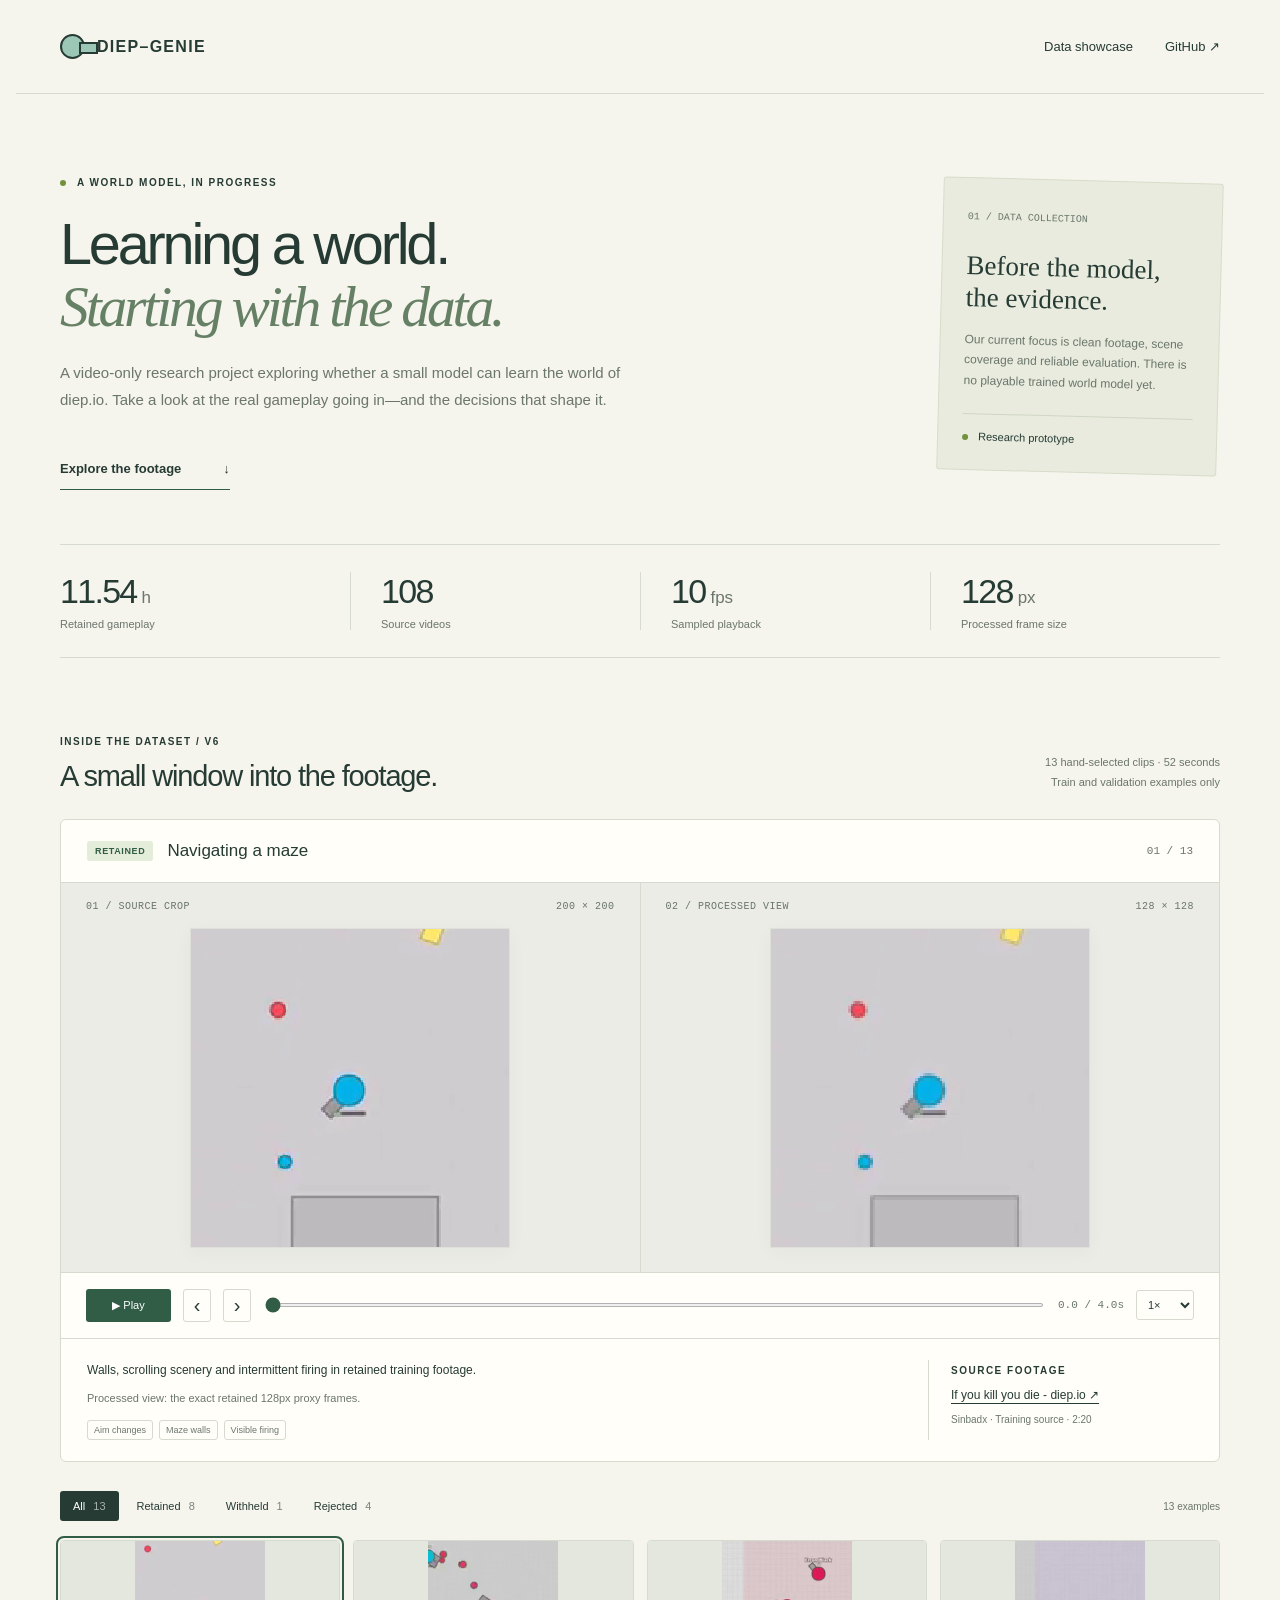
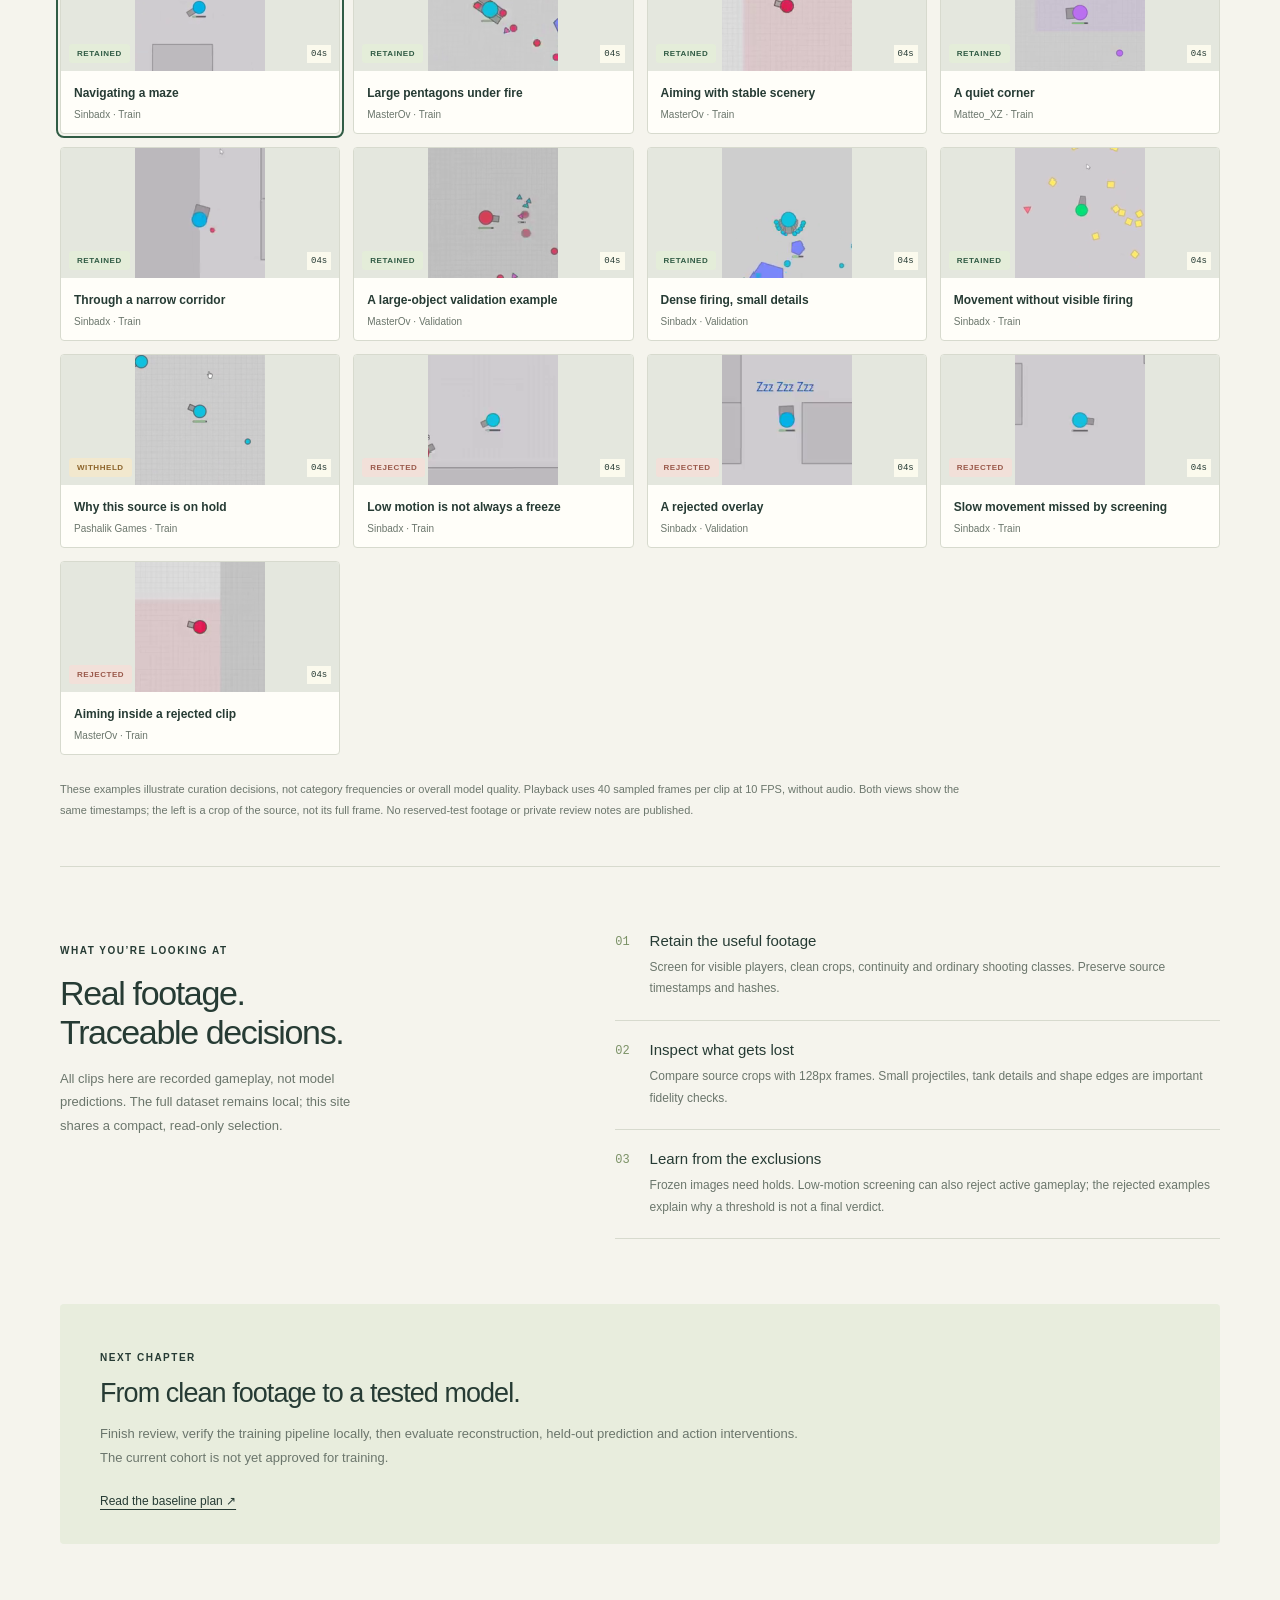
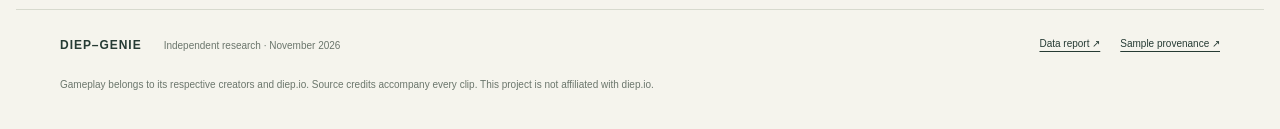
==== docs/index.html @ a909c71c "Add public project overview and bounded footage showcase" ====
<!doctype html>
<html lang="en">
<head><meta charset="utf-8"><meta name="viewport" content="width=device-width, initial-scale=1"><meta name="description" content="Diep-Genie: a video world-model research project. Explore real gameplay samples and the data curation process."><meta name="theme-color" content="#f5f4ed"><title>Diep-Genie · Inside the dataset</title><link rel="stylesheet" href="style.css"><script src="app.js" defer></script></head>
<body>
<header class="topbar"><a class="brand" href="./" aria-label="Diep-Genie home"><span class="brand-icon" aria-hidden="true"></span> DIEP–GENIE</a><nav><a href="#showcase">Data showcase</a><a href="https://github.com/jackgao1540/Diep-Genie">GitHub ↗</a></nav></header>
<main>
<section class="intro"><div><p class="eyebrow"><span class="live-dot"></span> A WORLD MODEL, IN PROGRESS</p><h1>Learning a world.<br><em>Starting with the data.</em></h1><p class="lede">A video-only research project exploring whether a small model can learn the world of diep.io. Take a look at the real gameplay going in—and the decisions that shape it.</p><a class="jump" href="#showcase">Explore the footage <span>↓</span></a></div><aside class="project-note"><span class="note-number">01 / DATA COLLECTION</span><h2>Before the model,<br>the evidence.</h2><p>Our current focus is clean footage, scene coverage and reliable evaluation. There is no playable trained world model yet.</p><div class="note-footer"><span class="status-dot"></span> Research prototype</div></aside></section>
<section class="stats" aria-label="Current retained dataset"><div><strong>11.54<span>h</span></strong><span>Retained gameplay</span></div><div><strong>108</strong><span>Source videos</span></div><div><strong>10<span>fps</span></strong><span>Sampled playback</span></div><div><strong>128<span>px</span></strong><span>Processed frame size</span></div></section>
<section id="showcase" class="showcase"><div class="section-heading"><div><p class="eyebrow">INSIDE THE DATASET / V6</p><h2>A small window into the footage.</h2></div><p>13 hand-selected clips · 52 seconds<br>Train and validation examples only</p></div>
<div class="viewer" aria-busy="true"><div class="viewer-heading"><div><span id="badge" class="badge">Loading</span><h3 id="clip-title">Preparing the showcase…</h3></div><span id="clip-position" class="mono"></span></div>
<div class="comparison"><figure><figcaption><span>01 / SOURCE CROP</span><span id="source-size">200 × 200</span></figcaption><div class="screen"><canvas id="original" width="200" height="200" aria-label="Source gameplay crop"></canvas></div></figure><figure><figcaption><span>02 / PROCESSED VIEW</span><span>128 × 128</span></figcaption><div class="screen"><canvas id="processed" width="128" height="128" aria-label="Processed gameplay frame"></canvas></div></figure></div>
<div class="transport"><button id="play" class="play" disabled aria-label="Play clip">▶ Play</button><button id="back" class="step" disabled aria-label="Previous frame">‹</button><button id="next" class="step" disabled aria-label="Next frame">›</button><input id="scrub" type="range" min="0" max="39" value="0" aria-label="Clip frame" disabled><output id="time" class="mono">0.0 / 4.0s</output><label class="speed-label"><span class="sr-only">Playback speed</span><select id="speed" aria-label="Playback speed"><option value="0.5">0.5×</option><option value="1" selected>1×</option><option value="2">2×</option></select></label></div>
<div class="clip-details"><div><p id="description"></p><p id="processing-note" class="processing-note"></p><div id="tags" class="tags"></div></div><div class="credit"><span class="eyebrow">SOURCE FOOTAGE</span><a id="source-link" target="_blank" rel="noopener noreferrer"></a><p id="source-meta"></p></div></div><p id="load-status" role="status" class="load-status">Loading selected frames…</p></div>
<div class="library-heading"><div class="filters" role="group" aria-label="Filter samples"><button data-filter="all" aria-pressed="true">All <span>13</span></button><button data-filter="accepted" aria-pressed="false">Retained <span>8</span></button><button data-filter="held" aria-pressed="false">Withheld <span>1</span></button><button data-filter="rejected" aria-pressed="false">Rejected <span>4</span></button></div><p id="sample-count">13 examples</p></div><div id="gallery" class="gallery"></div>
<p class="sampling-note">These examples illustrate curation decisions, not category frequencies or overall model quality. Playback uses 40 sampled frames per clip at 10 FPS, without audio. Both views show the same timestamps; the left is a crop of the source, not its full frame. No reserved-test footage or private review notes are published.</p></section>
<section class="process"><div><p class="eyebrow">WHAT YOU’RE LOOKING AT</p><h2>Real footage.<br>Traceable decisions.</h2><p>All clips here are recorded gameplay, not model predictions. The full dataset remains local; this site shares a compact, read-only selection.</p></div><div class="process-steps"><article><span>01</span><div><h3>Retain the useful footage</h3><p>Screen for visible players, clean crops, continuity and ordinary shooting classes. Preserve source timestamps and hashes.</p></div></article><article><span>02</span><div><h3>Inspect what gets lost</h3><p>Compare source crops with 128px frames. Small projectiles, tank details and shape edges are important fidelity checks.</p></div></article><article><span>03</span><div><h3>Learn from the exclusions</h3><p>Frozen images need holds. Low-motion screening can also reject active gameplay; the rejected examples explain why a threshold is not a final verdict.</p></div></article></div></section>
<section class="next-chapter"><p class="eyebrow">NEXT CHAPTER</p><h2>From clean footage to a tested model.</h2><p>Finish review, verify the training pipeline locally, then evaluate reconstruction, held-out prediction and action interventions. The current cohort is not yet approved for training.</p><a href="https://github.com/jackgao1540/Diep-Genie/blob/main/BASELINE_PLAN.md">Read the baseline plan ↗</a></section>
</main><footer><span class="brand">DIEP–GENIE <small>Independent research · November 2026</small></span><div><a href="https://github.com/jackgao1540/Diep-Genie/blob/main/DATA_REPORT.md">Data report ↗</a><a href="showcase.json">Sample provenance ↗</a></div><p>Gameplay belongs to its respective creators and diep.io. Source credits accompany every clip. This project is not affiliated with diep.io.</p></footer>
<noscript><p class="noscript">Enable JavaScript for synchronized footage playback. <a href="showcase.json">Sample metadata and source links</a> remain available.</p></noscript>
</body></html>
---- docs/style.css ----
:root{--paper:#f5f4ed;--ink:#263b34;--muted:#6b766c;--line:#d7dace;--green:#315c45;--lime:#d3e798;--white:#fffef9;--amber:#8d652c;--red:#9a594b;font-family:Arial,Helvetica,sans-serif;color:var(--ink);background:var(--paper);font-synthesis:none;scroll-behavior:smooth}*{box-sizing:border-box}body{margin:0}a{color:inherit;text-underline-offset:4px}button,select,input{font:inherit}button,select{cursor:pointer}button:disabled{cursor:wait;opacity:.5}button:focus-visible,a:focus-visible,input:focus-visible,select:focus-visible{outline:3px solid #599cb0;outline-offset:4px}button{color:inherit}main,.topbar,footer{max-width:1248px;margin:auto;padding-left:44px;padding-right:44px}.topbar{height:94px;display:flex;align-items:center;justify-content:space-between;border-bottom:1px solid var(--line)}.brand{font-size:16px;font-weight:800;letter-spacing:.08em;text-decoration:none;display:flex;align-items:center;gap:12px}.brand-icon{display:block;width:25px;height:25px;border:2px solid var(--ink);background:#9cc7b6;border-radius:50%;position:relative}.brand-icon:after{content:'';position:absolute;width:15px;height:8px;background:#9cc7b6;border:2px solid var(--ink);left:17px;top:6px}.topbar nav{display:flex;gap:32px;font-size:13px}.topbar nav a{text-decoration:none}.intro{padding:70px 0 54px;display:grid;grid-template-columns:1fr 280px;gap:74px;align-items:center}.eyebrow{font-size:10px;letter-spacing:.15em;font-weight:700;line-height:1.7}.live-dot,.status-dot{display:inline-block;border-radius:50%;width:6px;height:6px;background:#74913e;margin-right:7px}.intro h1{font-size:clamp(38px,4.5vw,58px);font-weight:500;line-height:1.08;letter-spacing:-.055em;margin:22px 0}.intro h1 em{font-family:Georgia,serif;font-weight:400;color:#658064;letter-spacing:-.055em}.lede{font-size:15px;line-height:1.75;max-width:570px;color:var(--muted)}.jump{margin-top:20px;display:inline-flex;gap:42px;padding:13px 0;border-bottom:1px solid var(--green);font-size:13px;font-weight:600;text-decoration:none}.project-note{background:#e8ebde;border:1px solid #d7ddc9;border-radius:3px;padding:27px 24px;transform:rotate(1.5deg)}.note-number{font-family:monospace;font-size:10px;color:var(--muted)}.project-note h2{font-family:Georgia,serif;font-weight:400;font-size:27px;line-height:1.2;margin:26px 0 15px}.project-note p{font-size:12px;line-height:1.7;color:var(--muted)}.note-footer{border-top:1px solid #d0d6c4;margin-top:23px;padding-top:16px;font-size:11px}.stats{display:grid;grid-template-columns:repeat(4,1fr);padding:27px 0;border-top:1px solid var(--line);border-bottom:1px solid var(--line)}.stats>div{padding-left:30px;border-left:1px solid var(--line)}.stats>div:first-child{padding-left:0;border:0}.stats strong{display:block;font-size:34px;font-weight:500;letter-spacing:-.05em}.stats strong span{font-size:17px;margin-left:5px;color:var(--muted);letter-spacing:0}.stats div>span{font-size:11px;color:var(--muted);display:block;margin-top:7px}.showcase{scroll-margin-top:25px;padding-top:65px}.section-heading{display:flex;align-items:end;justify-content:space-between;gap:24px;margin-bottom:26px}.section-heading h2{font-size:29px;font-weight:500;letter-spacing:-.04em;margin:10px 0 0}.section-heading>p{font-size:11px;line-height:1.8;color:var(--muted);text-align:right;margin-bottom:0}.viewer{background:var(--white);border:1px solid var(--line);border-radius:6px;overflow:hidden}.viewer-heading{padding:21px 26px;display:flex;align-items:center;justify-content:space-between}.viewer-heading>div{display:flex;gap:14px;align-items:center}.viewer h3{font-size:17px;font-weight:500;margin:0}.badge{display:inline-block;border-radius:3px;padding:5px 8px;font-size:9px;letter-spacing:.07em;font-weight:bold;text-transform:uppercase;background:#e4edd9;color:var(--green)}.badge.held{background:#f2e8ce;color:var(--amber)}.badge.rejected{background:#f2e0d9;color:var(--red)}.mono{font:11px monospace;color:var(--muted)}.comparison{display:grid;grid-template-columns:1fr 1fr;gap:1px;background:var(--line);border-top:1px solid var(--line);border-bottom:1px solid var(--line)}figure{margin:0;background:#ebece5;padding:18px 25px 24px}figcaption{display:flex;justify-content:space-between;font:10px monospace;color:#68756b;letter-spacing:.05em;margin-bottom:16px}.screen{display:flex;justify-content:center;align-items:center}canvas{display:block;width:min(100%,320px);height:auto;aspect-ratio:1;image-rendering:pixelated;border:1px solid #0000000d;box-shadow:0 4px 18px #263b3409}.transport{display:flex;gap:12px;align-items:center;padding:16px 25px;border-bottom:1px solid var(--line)}.play{background:var(--green);border:0;border-radius:3px;color:white;min-width:85px;padding:10px;font-size:11px}.step{background:transparent;border:1px solid var(--line);border-radius:3px;font-size:20px;width:28px;height:33px}input[type=range]{accent-color:var(--green);min-width:60px;flex:1;height:4px}select{background:transparent;color:var(--ink);border:1px solid var(--line);border-radius:3px;padding:7px;font-size:11px}.clip-details{display:grid;grid-template-columns:1fr 265px;gap:30px;padding:21px 26px}.clip-details p{font-size:12px;line-height:1.7;margin:0 0 9px}.processing-note{color:var(--muted);font-size:11px!important}.credit{border-left:1px solid var(--line);padding-left:22px}.credit a{font-size:12px;display:block;margin:7px 0;line-height:1.5}.credit p{font-size:10px;color:var(--muted)}.tags{display:flex;gap:6px;flex-wrap:wrap;margin-top:12px}.tags span{font-size:9px;border:1px solid var(--line);border-radius:3px;padding:4px 6px;color:var(--muted)}.load-status{font-size:12px;margin:0 26px 14px;color:var(--red)}.load-status:empty{display:none}.library-heading{display:flex;justify-content:space-between;align-items:center;margin:29px 0 18px}.filters{display:flex;gap:5px}.filters button{border:0;background:transparent;padding:9px 13px;border-radius:3px;font-size:11px}.filters button[aria-pressed=true]{background:var(--ink);color:white}.filters span{opacity:.6;margin-left:5px}.library-heading p{font-size:10px;color:var(--muted)}.gallery{display:grid;grid-template-columns:repeat(4,1fr);gap:13px}.sample{padding:0;background:var(--white);border:1px solid var(--line);border-radius:4px;overflow:hidden;text-align:left;transition:transform .15s,border-color .15s}.sample:hover{transform:translateY(-3px);border-color:#78936c}.sample[aria-pressed=true]{outline:2px solid var(--green);outline-offset:2px}.sample-top{height:130px;background:#e4e7de;position:relative;overflow:hidden;display:flex;justify-content:center}.sample img{height:100%;width:130px;object-fit:cover;image-rendering:pixelated}.sample-top .badge{position:absolute;bottom:8px;left:8px;font-size:8px}.sample-time{position:absolute;right:8px;bottom:8px;font:9px monospace;background:#fffdf0dd;padding:4px}.sample-body{padding:13px}.sample-body strong{font-size:12px;font-weight:600;display:block;line-height:1.5}.sample-body small{display:block;color:var(--muted);font-size:10px;margin-top:7px}.sampling-note{font-size:11px;color:var(--muted);line-height:1.9;max-width:900px;margin:24px 0 0}.process{padding:65px 0;margin-top:45px;border-top:1px solid var(--line);display:grid;grid-template-columns:1fr 1.3fr;gap:90px}.process h2{font-size:34px;font-weight:400;letter-spacing:-.04em;line-height:1.15;margin:15px 0}.process>div>p:last-child{font-size:13px;line-height:1.8;color:var(--muted);max-width:330px}.process-steps article{display:flex;gap:20px;padding:20px 0;border-bottom:1px solid var(--line)}.process-steps article:first-child{padding-top:0}.process-steps article>span{font:12px monospace;color:#7b9166;padding-top:3px}.process-steps h3{font-size:15px;font-weight:500;margin:0 0 8px}.process-steps p{font-size:12px;line-height:1.8;color:var(--muted);margin:0}.next-chapter{padding:35px 40px;background:#e8eddd;border-radius:4px;margin-bottom:65px}.next-chapter h2{font-size:27px;font-weight:500;letter-spacing:-.035em;margin:12px 0}.next-chapter>p:not(.eyebrow){max-width:700px;font-size:13px;line-height:1.8;color:var(--muted)}.next-chapter a{display:inline-block;font-size:12px;margin-top:12px}footer{border-top:1px solid var(--line);padding-top:28px;padding-bottom:35px;display:flex;flex-wrap:wrap;justify-content:space-between;gap:24px}footer .brand{font-size:12px}footer small{font-size:10px;font-weight:400;letter-spacing:0;color:var(--muted);margin-left:10px}footer>div{display:flex;gap:20px;font-size:10px}footer>p{width:100%;font-size:10px;color:var(--muted);margin:0;line-height:1.8}.sr-only{position:absolute;width:1px;height:1px;padding:0;margin:-1px;overflow:hidden;clip:rect(0,0,0,0);white-space:nowrap;border:0}.noscript{padding:24px;text-align:center}
@media(max-width:800px){main,.topbar,footer{padding-left:22px;padding-right:22px}.intro{gap:30px;grid-template-columns:1fr 220px;padding-top:44px}.intro h1{font-size:39px}.project-note{padding:20px}.section-heading h2{font-size:26px}.gallery{grid-template-columns:repeat(3,1fr)}.clip-details{grid-template-columns:1fr 210px;gap:20px}.process{gap:40px}.transport{gap:8px;padding-left:16px;padding-right:16px}figure{padding:14px 14px 20px}.viewer-heading{padding:18px}.section-heading>p{min-width:170px}}
@media(max-width:560px){.topbar{height:76px}.brand{font-size:13px}.topbar nav{font-size:11px;gap:18px}.topbar nav a:first-child{display:none}.intro{display:block;padding-bottom:35px}.intro h1{font-size:39px}.project-note{transform:none;margin-top:30px}.project-note h2 br{display:none}.project-note h2{font-size:23px;margin-top:16px}.project-note p{max-width:100%}.note-footer{margin-top:15px;padding-top:12px}.stats{grid-template-columns:repeat(2,1fr);gap:25px}.stats>div:nth-child(3){border:0;padding-left:0}.stats strong{font-size:30px}.section-heading{display:block}.section-heading>p{text-align:left;margin-top:14px}.showcase{padding-top:40px}.viewer-heading>div{align-items:start;flex-direction:column;gap:8px}.viewer h3{font-size:15px}.comparison{gap:1px}figure{padding:12px 8px}figcaption{font-size:8px;letter-spacing:0;gap:6px;flex-wrap:wrap;line-height:1.5}.transport{flex-wrap:wrap;padding:12px;gap:8px}.transport input{order:2;flex-basis:65%}.transport output{order:3;min-width:82px;text-align:right}.speed-label{margin-left:auto}.play{min-width:88px}.clip-details{display:block;padding:17px}.credit{border:0;border-top:1px solid var(--line);padding:14px 0 0;margin-top:18px}.filters button{font-size:10px;padding:8px}.filters span{margin-left:3px}.library-heading>p{display:none}.gallery{grid-template-columns:repeat(2,1fr);gap:12px}.sample-top{height:120px}.sample img{width:120px}.sample-body{padding:11px}.process{display:block;padding:40px 0;margin-top:30px}.process-steps{margin-top:30px}.next-chapter{padding:25px;margin-bottom:40px}.next-chapter h2{font-size:25px}footer .brand{display:block}footer small{display:block;margin:10px 0 0}footer{gap:20px}}
@media(prefers-reduced-motion:reduce){:root{scroll-behavior:auto}.sample{transition:none}}
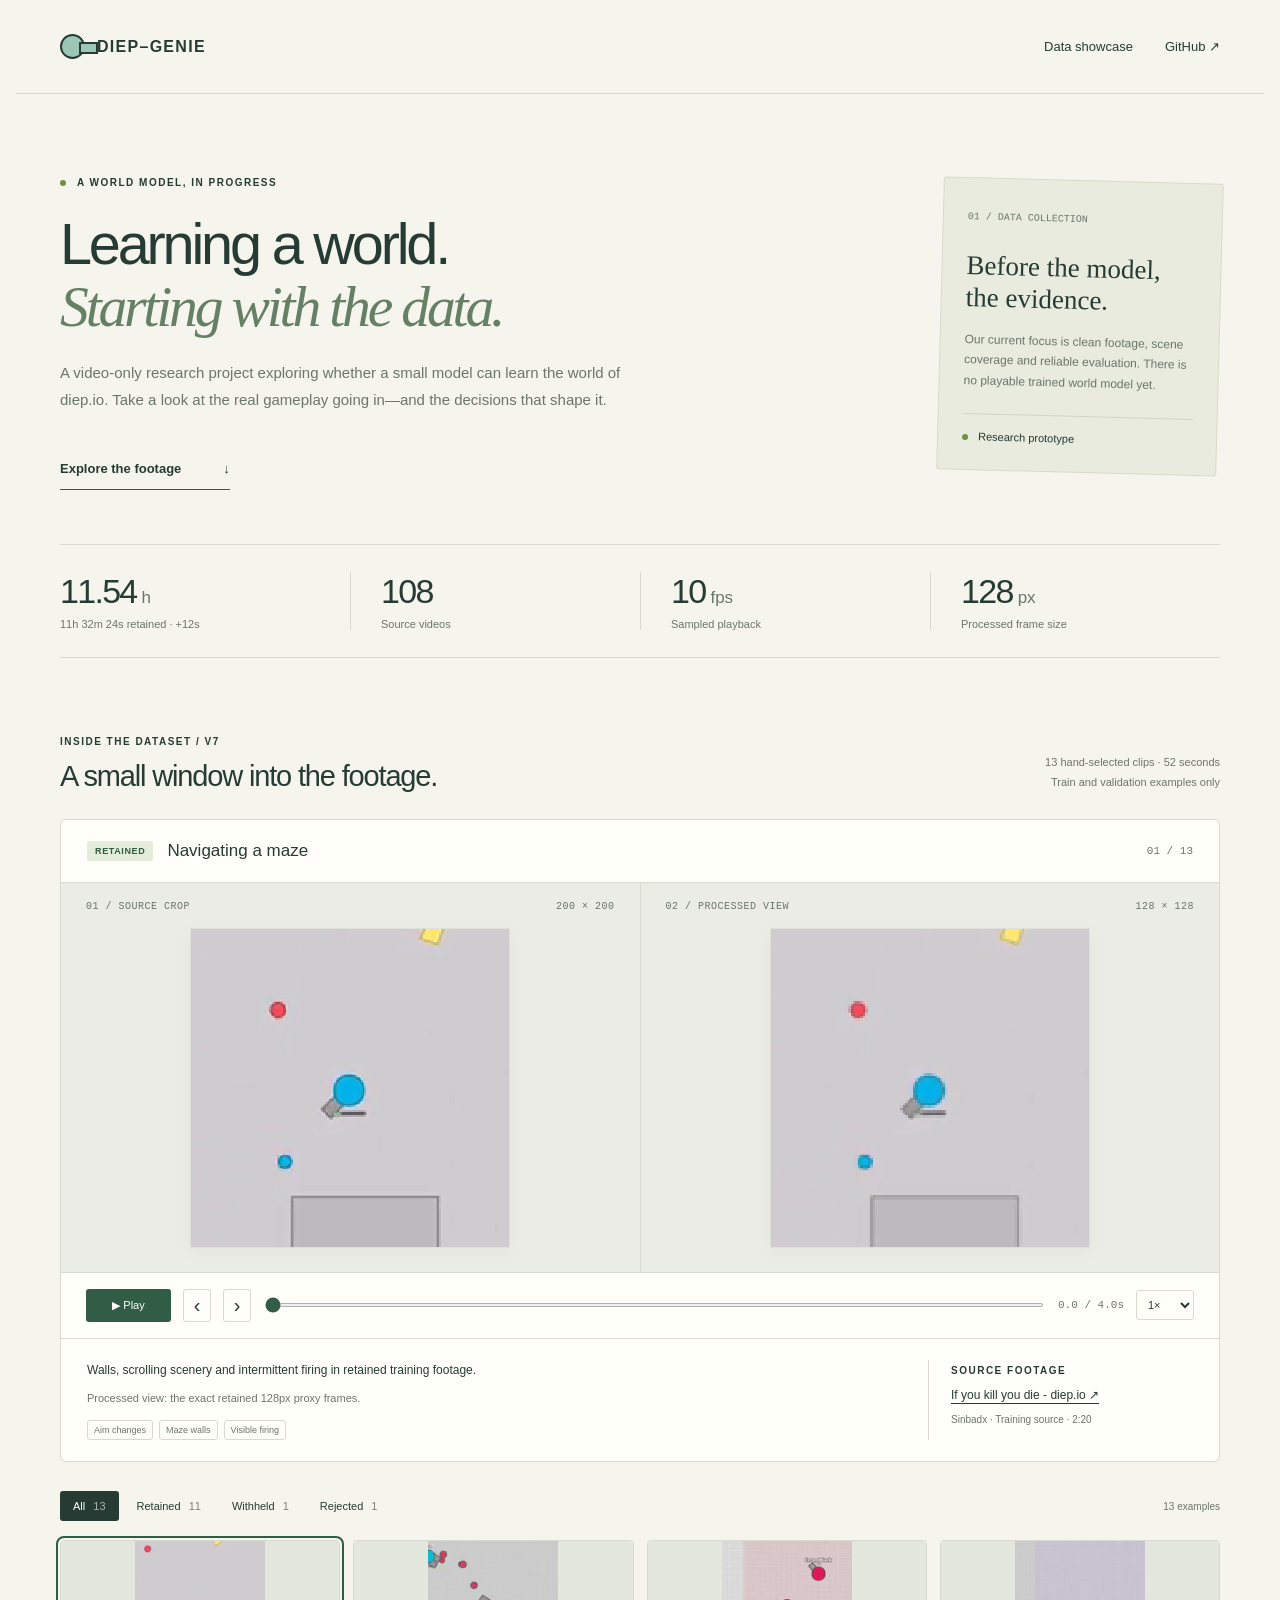
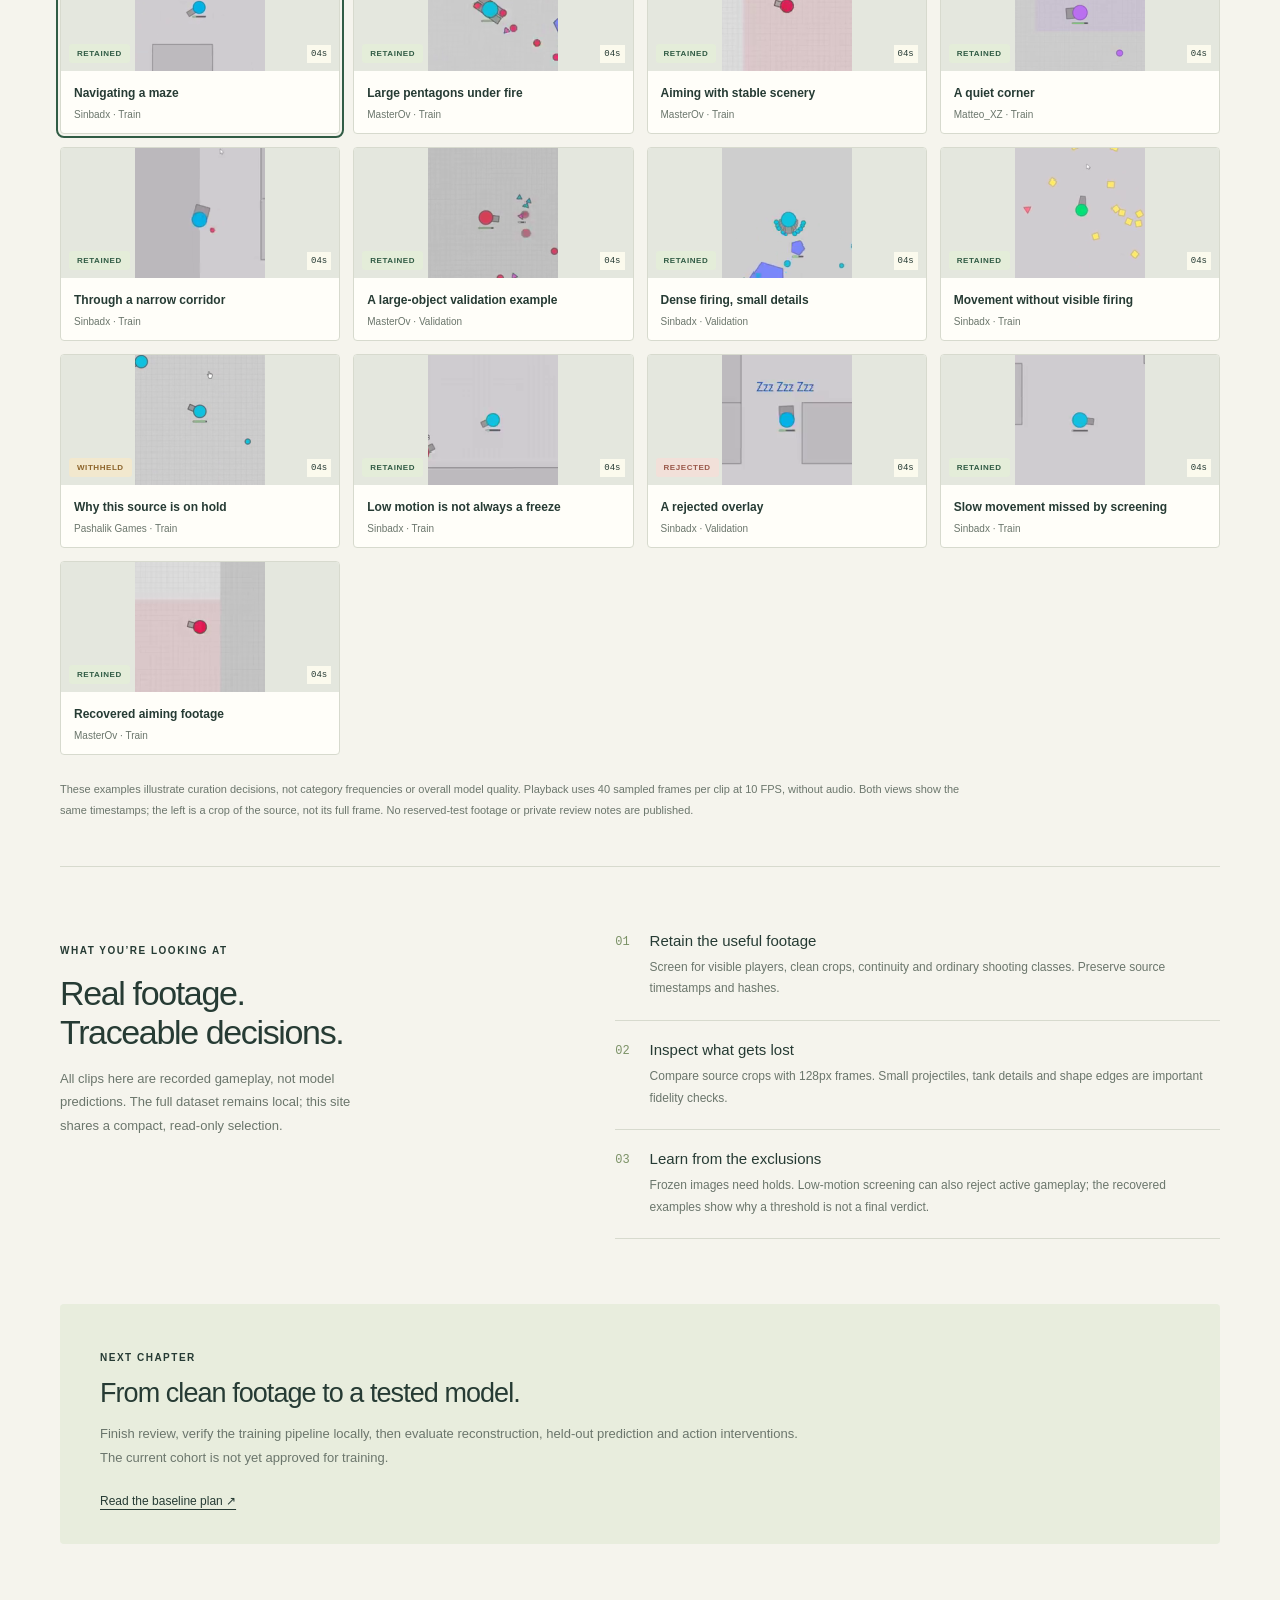
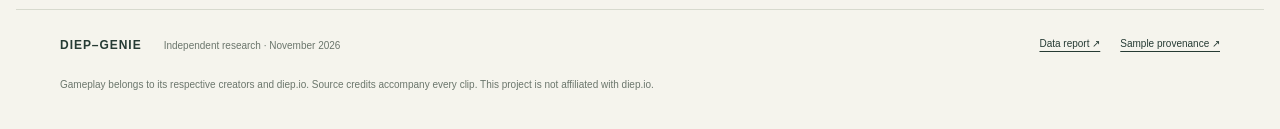
==== commit 38e4d574: "Recover three reviewed low-motion clips into v7 and refresh showcases" ====
--- a/docs/index.html
+++ b/docs/index.html
@@ -5,15 +5,15 @@
 <header class="topbar"><a class="brand" href="./" aria-label="Diep-Genie home"><span class="brand-icon" aria-hidden="true"></span> DIEP–GENIE</a><nav><a href="#showcase">Data showcase</a><a href="https://github.com/jackgao1540/Diep-Genie">GitHub ↗</a></nav></header>
 <main>
 <section class="intro"><div><p class="eyebrow"><span class="live-dot"></span> A WORLD MODEL, IN PROGRESS</p><h1>Learning a world.<br><em>Starting with the data.</em></h1><p class="lede">A video-only research project exploring whether a small model can learn the world of diep.io. Take a look at the real gameplay going in—and the decisions that shape it.</p><a class="jump" href="#showcase">Explore the footage <span>↓</span></a></div><aside class="project-note"><span class="note-number">01 / DATA COLLECTION</span><h2>Before the model,<br>the evidence.</h2><p>Our current focus is clean footage, scene coverage and reliable evaluation. There is no playable trained world model yet.</p><div class="note-footer"><span class="status-dot"></span> Research prototype</div></aside></section>
-<section class="stats" aria-label="Current retained dataset"><div><strong>11.54<span>h</span></strong><span>Retained gameplay</span></div><div><strong>108</strong><span>Source videos</span></div><div><strong>10<span>fps</span></strong><span>Sampled playback</span></div><div><strong>128<span>px</span></strong><span>Processed frame size</span></div></section>
-<section id="showcase" class="showcase"><div class="section-heading"><div><p class="eyebrow">INSIDE THE DATASET / V6</p><h2>A small window into the footage.</h2></div><p>13 hand-selected clips · 52 seconds<br>Train and validation examples only</p></div>
+<section class="stats" aria-label="Current retained dataset"><div><strong>11.54<span>h</span></strong><span>11h 32m 24s retained · +12s</span></div><div><strong>108</strong><span>Source videos</span></div><div><strong>10<span>fps</span></strong><span>Sampled playback</span></div><div><strong>128<span>px</span></strong><span>Processed frame size</span></div></section>
+<section id="showcase" class="showcase"><div class="section-heading"><div><p class="eyebrow">INSIDE THE DATASET / V7</p><h2>A small window into the footage.</h2></div><p>13 hand-selected clips · 52 seconds<br>Train and validation examples only</p></div>
 <div class="viewer" aria-busy="true"><div class="viewer-heading"><div><span id="badge" class="badge">Loading</span><h3 id="clip-title">Preparing the showcase…</h3></div><span id="clip-position" class="mono"></span></div>
 <div class="comparison"><figure><figcaption><span>01 / SOURCE CROP</span><span id="source-size">200 × 200</span></figcaption><div class="screen"><canvas id="original" width="200" height="200" aria-label="Source gameplay crop"></canvas></div></figure><figure><figcaption><span>02 / PROCESSED VIEW</span><span>128 × 128</span></figcaption><div class="screen"><canvas id="processed" width="128" height="128" aria-label="Processed gameplay frame"></canvas></div></figure></div>
 <div class="transport"><button id="play" class="play" disabled aria-label="Play clip">▶ Play</button><button id="back" class="step" disabled aria-label="Previous frame">‹</button><button id="next" class="step" disabled aria-label="Next frame">›</button><input id="scrub" type="range" min="0" max="39" value="0" aria-label="Clip frame" disabled><output id="time" class="mono">0.0 / 4.0s</output><label class="speed-label"><span class="sr-only">Playback speed</span><select id="speed" aria-label="Playback speed"><option value="0.5">0.5×</option><option value="1" selected>1×</option><option value="2">2×</option></select></label></div>
 <div class="clip-details"><div><p id="description"></p><p id="processing-note" class="processing-note"></p><div id="tags" class="tags"></div></div><div class="credit"><span class="eyebrow">SOURCE FOOTAGE</span><a id="source-link" target="_blank" rel="noopener noreferrer"></a><p id="source-meta"></p></div></div><p id="load-status" role="status" class="load-status">Loading selected frames…</p></div>
-<div class="library-heading"><div class="filters" role="group" aria-label="Filter samples"><button data-filter="all" aria-pressed="true">All <span>13</span></button><button data-filter="accepted" aria-pressed="false">Retained <span>8</span></button><button data-filter="held" aria-pressed="false">Withheld <span>1</span></button><button data-filter="rejected" aria-pressed="false">Rejected <span>4</span></button></div><p id="sample-count">13 examples</p></div><div id="gallery" class="gallery"></div>
+<div class="library-heading"><div class="filters" role="group" aria-label="Filter samples"><button data-filter="all" aria-pressed="true">All <span>13</span></button><button data-filter="accepted" aria-pressed="false">Retained <span>11</span></button><button data-filter="held" aria-pressed="false">Withheld <span>1</span></button><button data-filter="rejected" aria-pressed="false">Rejected <span>1</span></button></div><p id="sample-count">13 examples</p></div><div id="gallery" class="gallery"></div>
 <p class="sampling-note">These examples illustrate curation decisions, not category frequencies or overall model quality. Playback uses 40 sampled frames per clip at 10 FPS, without audio. Both views show the same timestamps; the left is a crop of the source, not its full frame. No reserved-test footage or private review notes are published.</p></section>
-<section class="process"><div><p class="eyebrow">WHAT YOU’RE LOOKING AT</p><h2>Real footage.<br>Traceable decisions.</h2><p>All clips here are recorded gameplay, not model predictions. The full dataset remains local; this site shares a compact, read-only selection.</p></div><div class="process-steps"><article><span>01</span><div><h3>Retain the useful footage</h3><p>Screen for visible players, clean crops, continuity and ordinary shooting classes. Preserve source timestamps and hashes.</p></div></article><article><span>02</span><div><h3>Inspect what gets lost</h3><p>Compare source crops with 128px frames. Small projectiles, tank details and shape edges are important fidelity checks.</p></div></article><article><span>03</span><div><h3>Learn from the exclusions</h3><p>Frozen images need holds. Low-motion screening can also reject active gameplay; the rejected examples explain why a threshold is not a final verdict.</p></div></article></div></section>
+<section class="process"><div><p class="eyebrow">WHAT YOU’RE LOOKING AT</p><h2>Real footage.<br>Traceable decisions.</h2><p>All clips here are recorded gameplay, not model predictions. The full dataset remains local; this site shares a compact, read-only selection.</p></div><div class="process-steps"><article><span>01</span><div><h3>Retain the useful footage</h3><p>Screen for visible players, clean crops, continuity and ordinary shooting classes. Preserve source timestamps and hashes.</p></div></article><article><span>02</span><div><h3>Inspect what gets lost</h3><p>Compare source crops with 128px frames. Small projectiles, tank details and shape edges are important fidelity checks.</p></div></article><article><span>03</span><div><h3>Learn from the exclusions</h3><p>Frozen images need holds. Low-motion screening can also reject active gameplay; the recovered examples show why a threshold is not a final verdict.</p></div></article></div></section>
 <section class="next-chapter"><p class="eyebrow">NEXT CHAPTER</p><h2>From clean footage to a tested model.</h2><p>Finish review, verify the training pipeline locally, then evaluate reconstruction, held-out prediction and action interventions. The current cohort is not yet approved for training.</p><a href="https://github.com/jackgao1540/Diep-Genie/blob/main/BASELINE_PLAN.md">Read the baseline plan ↗</a></section>
 </main><footer><span class="brand">DIEP–GENIE <small>Independent research · November 2026</small></span><div><a href="https://github.com/jackgao1540/Diep-Genie/blob/main/DATA_REPORT.md">Data report ↗</a><a href="showcase.json">Sample provenance ↗</a></div><p>Gameplay belongs to its respective creators and diep.io. Source credits accompany every clip. This project is not affiliated with diep.io.</p></footer>
 <noscript><p class="noscript">Enable JavaScript for synchronized footage playback. <a href="showcase.json">Sample metadata and source links</a> remain available.</p></noscript>
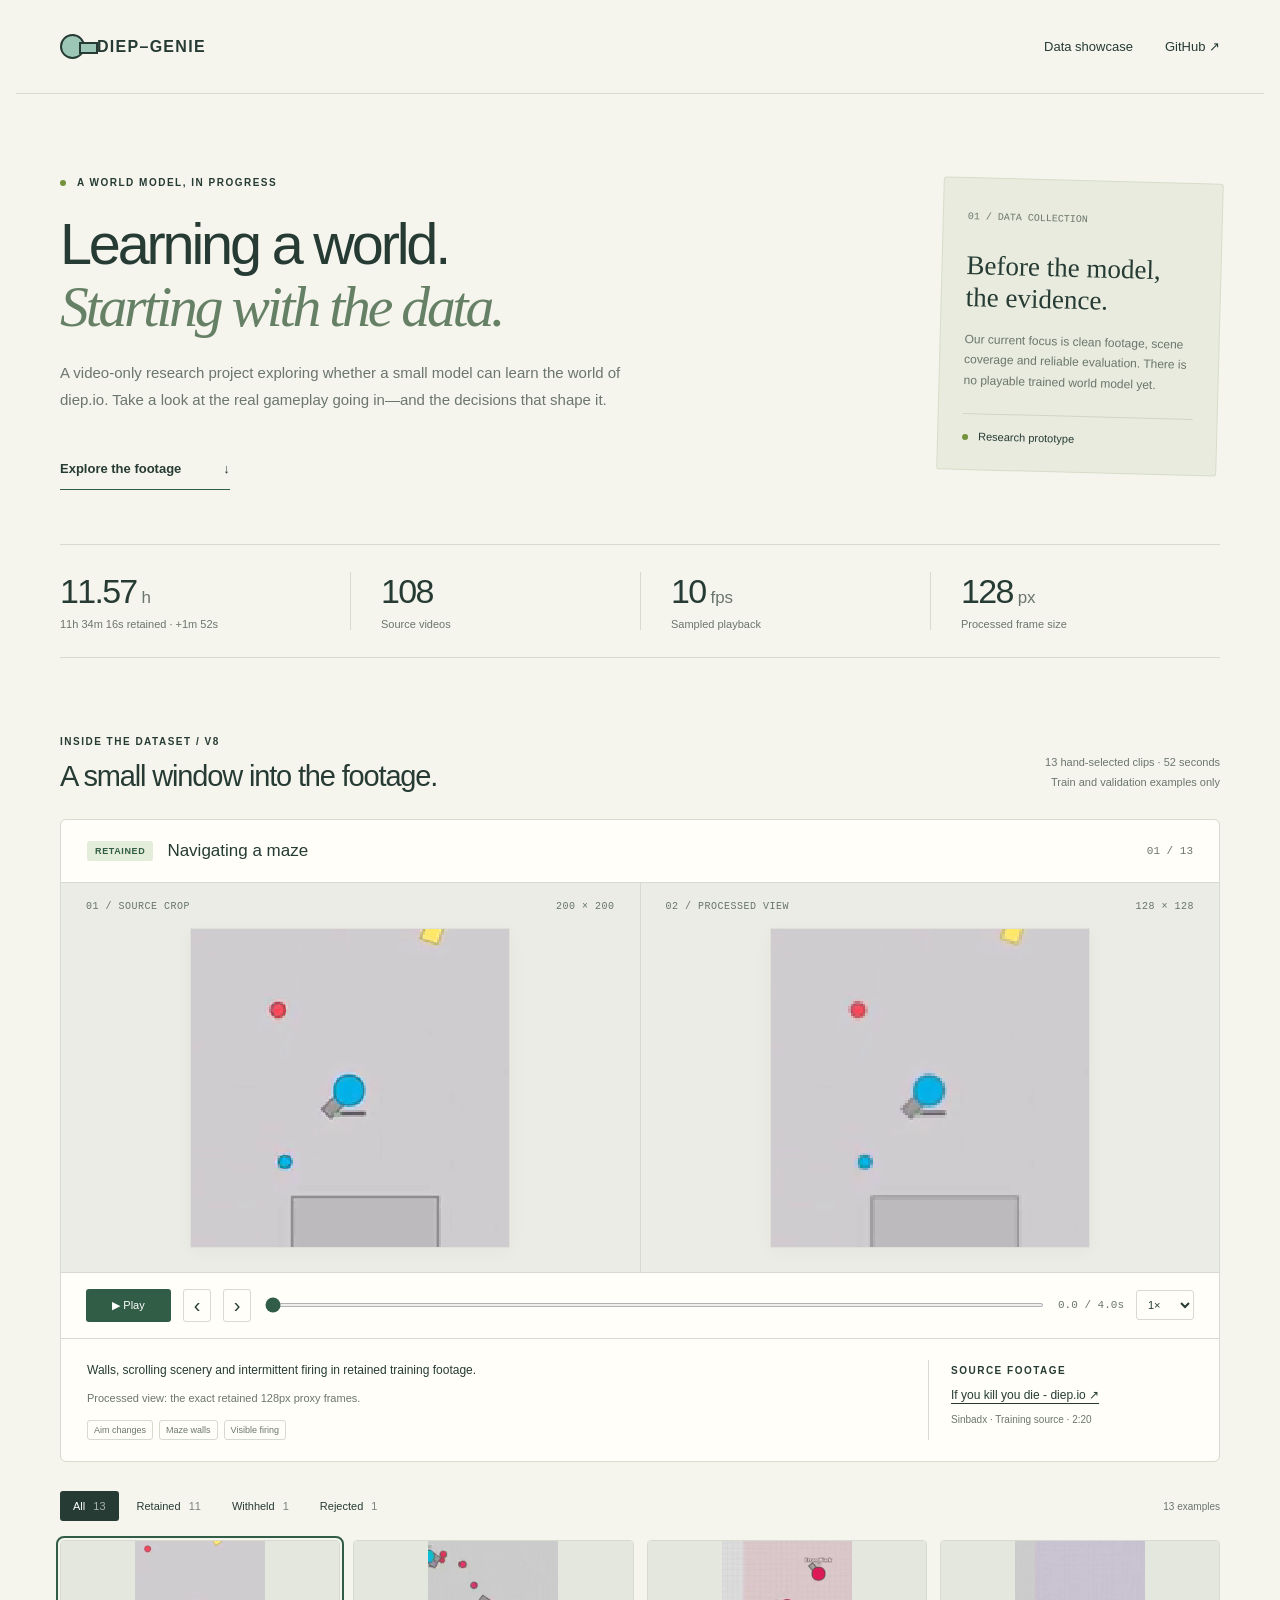
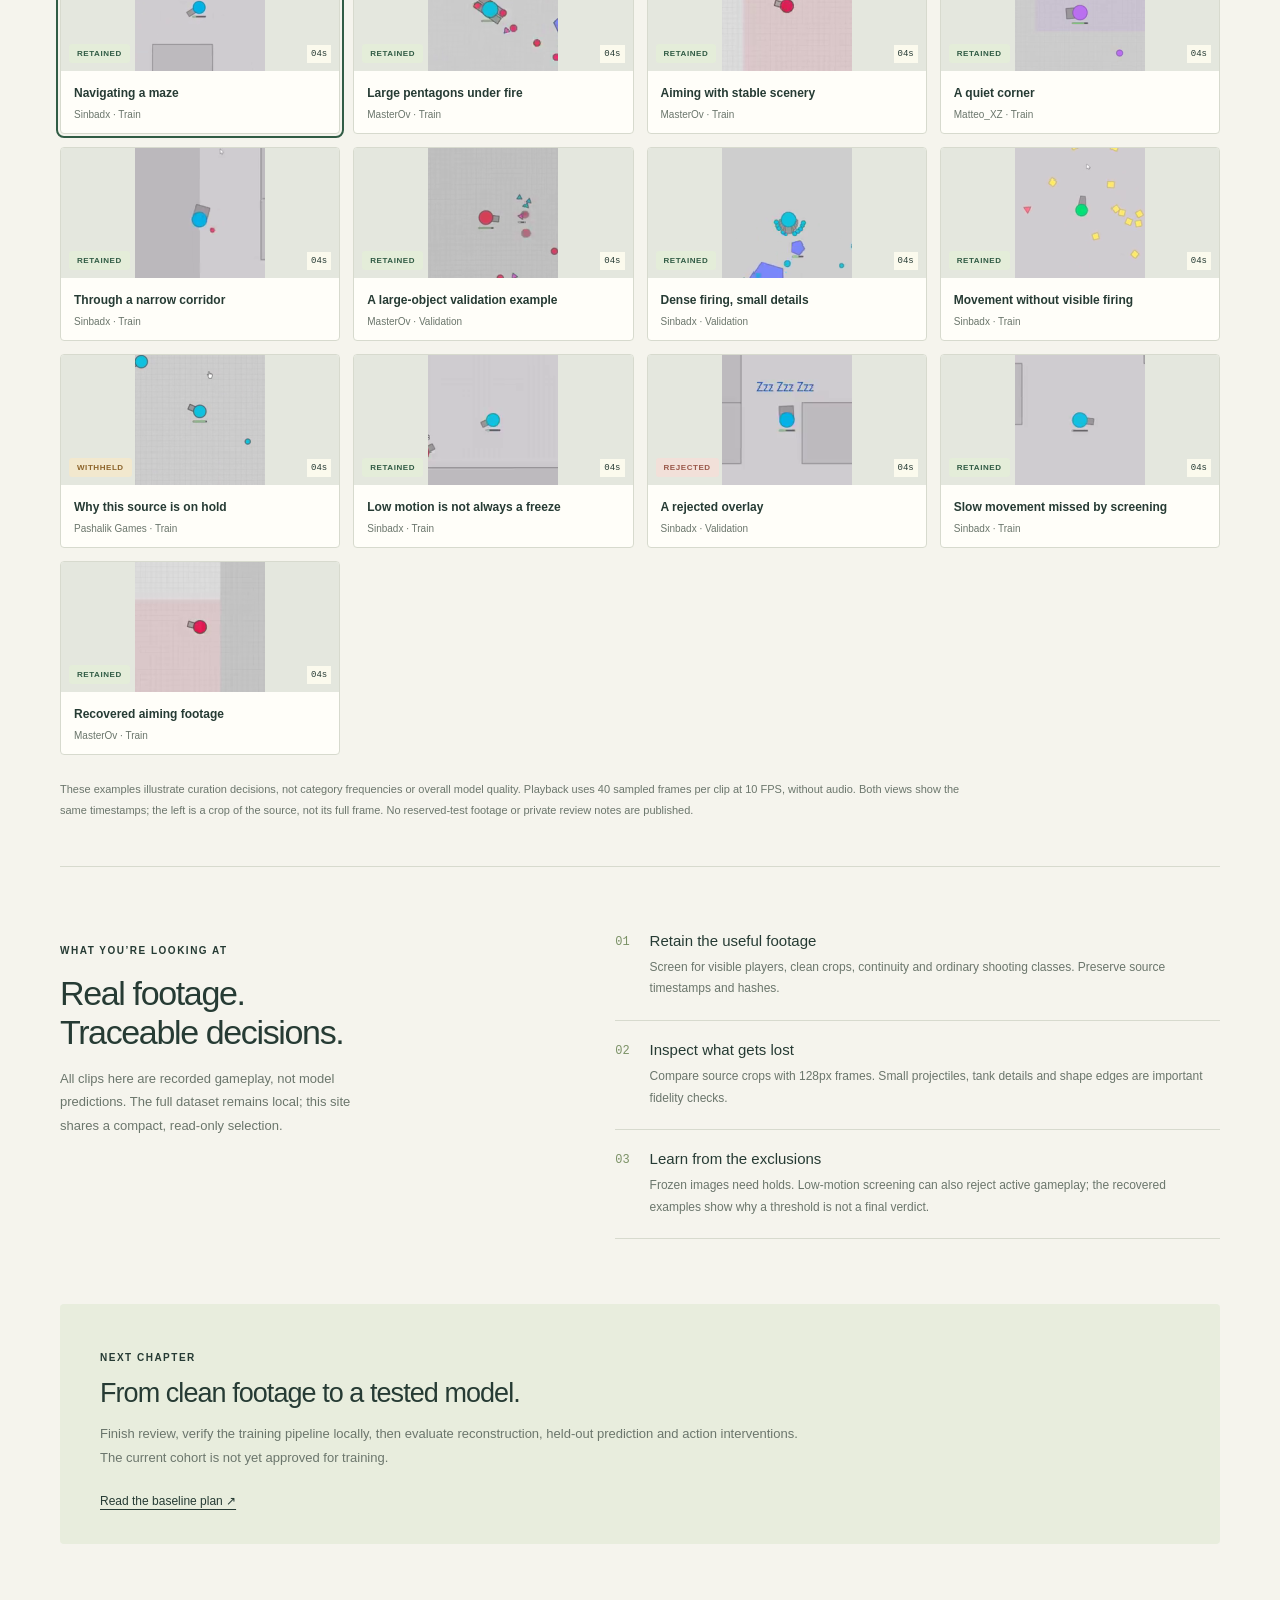
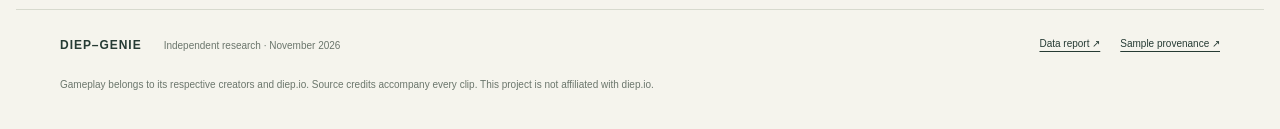
==== commit f5865a14: "Review remaining stationary candidates and freeze v8 dataset" ====
--- a/docs/index.html
+++ b/docs/index.html
@@ -5,8 +5,8 @@
 <header class="topbar"><a class="brand" href="./" aria-label="Diep-Genie home"><span class="brand-icon" aria-hidden="true"></span> DIEP–GENIE</a><nav><a href="#showcase">Data showcase</a><a href="https://github.com/jackgao1540/Diep-Genie">GitHub ↗</a></nav></header>
 <main>
 <section class="intro"><div><p class="eyebrow"><span class="live-dot"></span> A WORLD MODEL, IN PROGRESS</p><h1>Learning a world.<br><em>Starting with the data.</em></h1><p class="lede">A video-only research project exploring whether a small model can learn the world of diep.io. Take a look at the real gameplay going in—and the decisions that shape it.</p><a class="jump" href="#showcase">Explore the footage <span>↓</span></a></div><aside class="project-note"><span class="note-number">01 / DATA COLLECTION</span><h2>Before the model,<br>the evidence.</h2><p>Our current focus is clean footage, scene coverage and reliable evaluation. There is no playable trained world model yet.</p><div class="note-footer"><span class="status-dot"></span> Research prototype</div></aside></section>
-<section class="stats" aria-label="Current retained dataset"><div><strong>11.54<span>h</span></strong><span>11h 32m 24s retained · +12s</span></div><div><strong>108</strong><span>Source videos</span></div><div><strong>10<span>fps</span></strong><span>Sampled playback</span></div><div><strong>128<span>px</span></strong><span>Processed frame size</span></div></section>
-<section id="showcase" class="showcase"><div class="section-heading"><div><p class="eyebrow">INSIDE THE DATASET / V7</p><h2>A small window into the footage.</h2></div><p>13 hand-selected clips · 52 seconds<br>Train and validation examples only</p></div>
+<section class="stats" aria-label="Current retained dataset"><div><strong>11.57<span>h</span></strong><span>11h 34m 16s retained · +1m 52s</span></div><div><strong>108</strong><span>Source videos</span></div><div><strong>10<span>fps</span></strong><span>Sampled playback</span></div><div><strong>128<span>px</span></strong><span>Processed frame size</span></div></section>
+<section id="showcase" class="showcase"><div class="section-heading"><div><p class="eyebrow">INSIDE THE DATASET / V8</p><h2>A small window into the footage.</h2></div><p>13 hand-selected clips · 52 seconds<br>Train and validation examples only</p></div>
 <div class="viewer" aria-busy="true"><div class="viewer-heading"><div><span id="badge" class="badge">Loading</span><h3 id="clip-title">Preparing the showcase…</h3></div><span id="clip-position" class="mono"></span></div>
 <div class="comparison"><figure><figcaption><span>01 / SOURCE CROP</span><span id="source-size">200 × 200</span></figcaption><div class="screen"><canvas id="original" width="200" height="200" aria-label="Source gameplay crop"></canvas></div></figure><figure><figcaption><span>02 / PROCESSED VIEW</span><span>128 × 128</span></figcaption><div class="screen"><canvas id="processed" width="128" height="128" aria-label="Processed gameplay frame"></canvas></div></figure></div>
 <div class="transport"><button id="play" class="play" disabled aria-label="Play clip">▶ Play</button><button id="back" class="step" disabled aria-label="Previous frame">‹</button><button id="next" class="step" disabled aria-label="Next frame">›</button><input id="scrub" type="range" min="0" max="39" value="0" aria-label="Clip frame" disabled><output id="time" class="mono">0.0 / 4.0s</output><label class="speed-label"><span class="sr-only">Playback speed</span><select id="speed" aria-label="Playback speed"><option value="0.5">0.5×</option><option value="1" selected>1×</option><option value="2">2×</option></select></label></div>
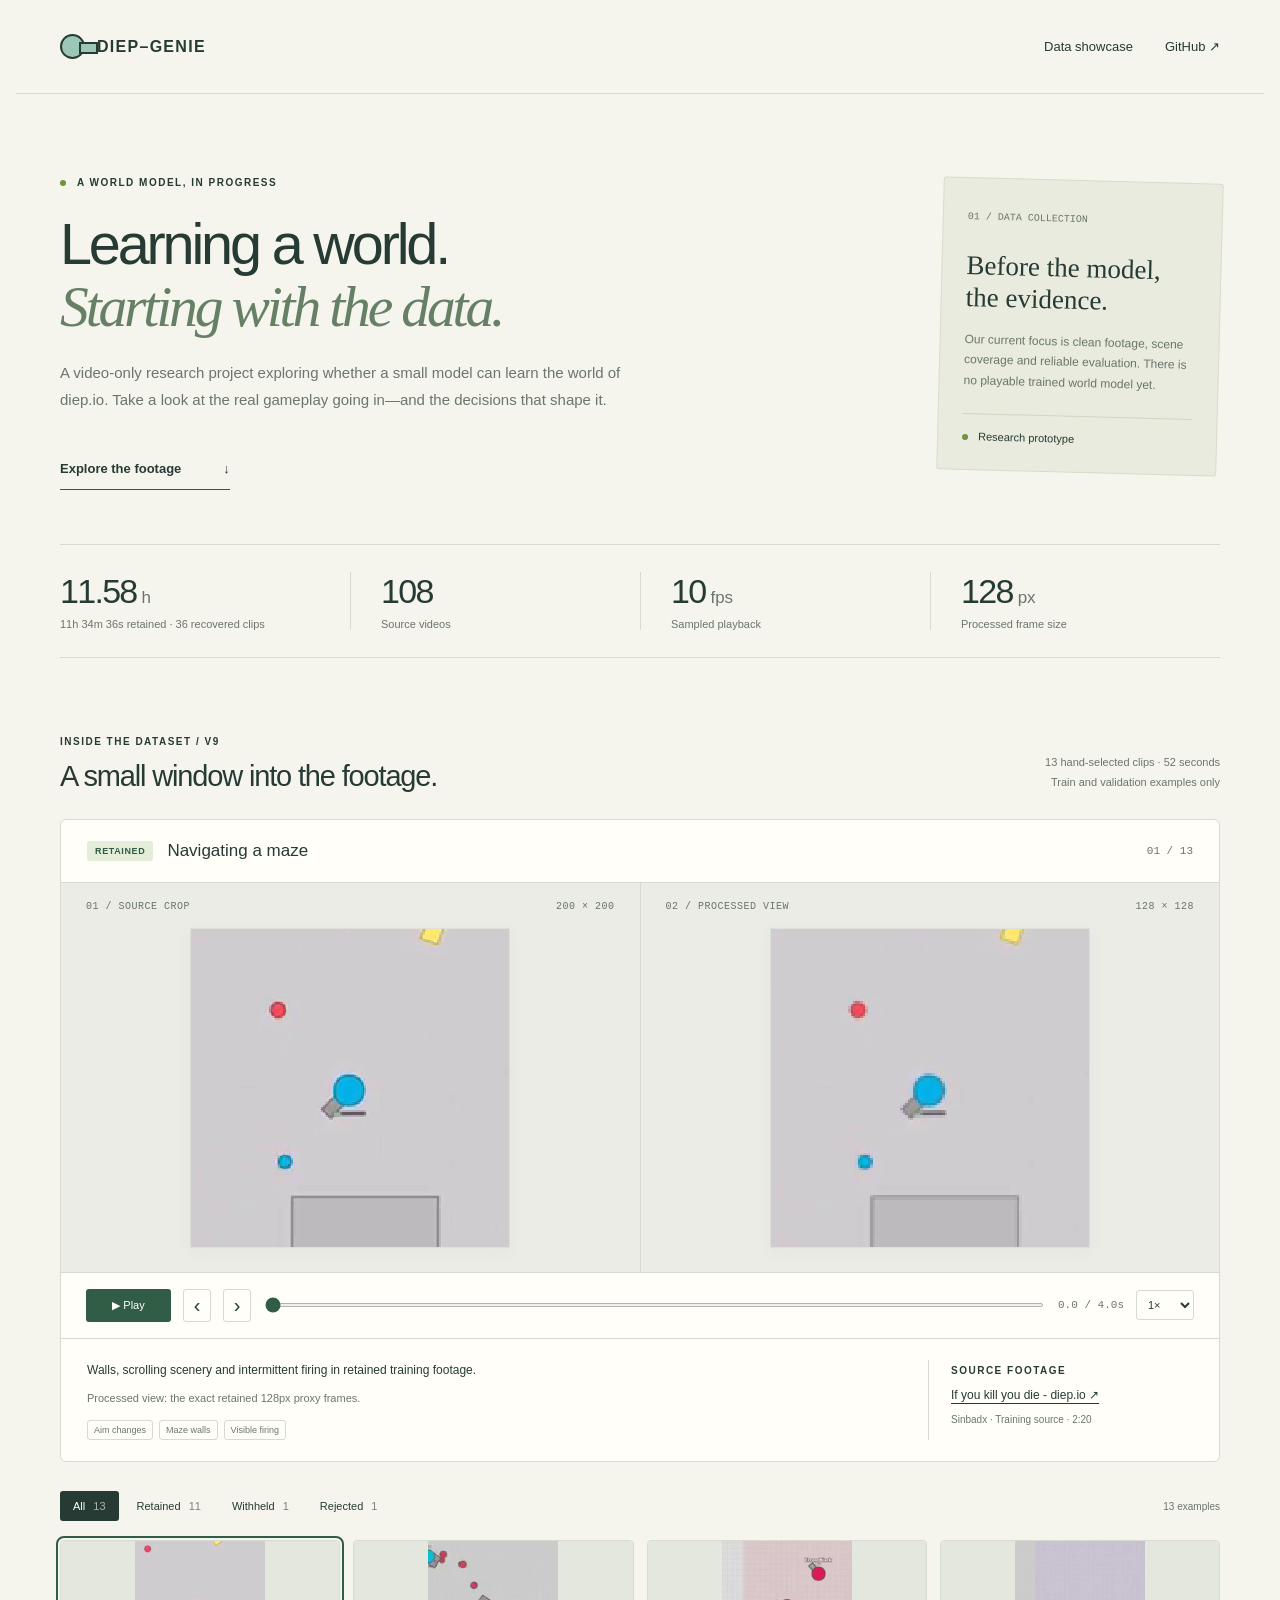
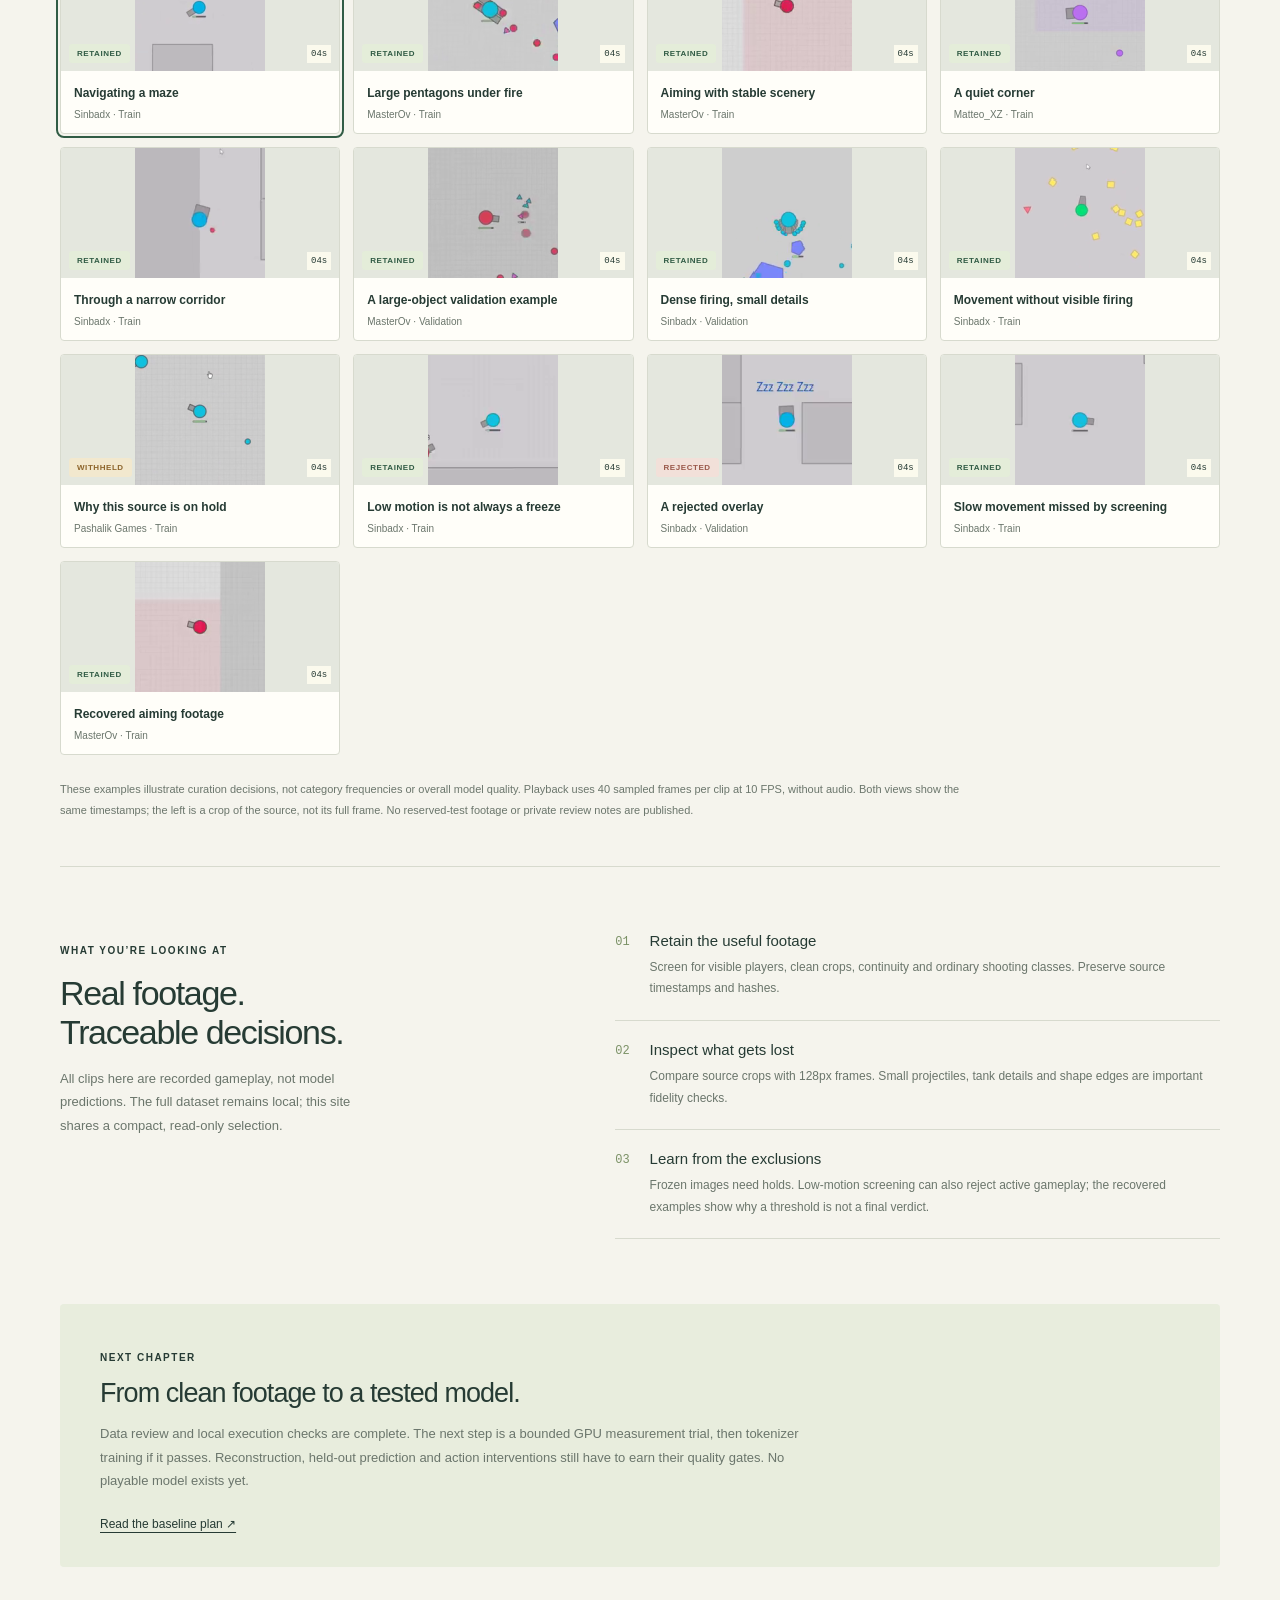
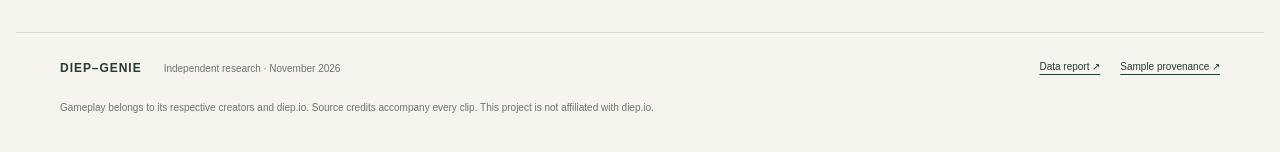
==== commit 5237f646: "Prepare v9 footage and verified bounded baseline trial" ====
--- a/docs/index.html
+++ b/docs/index.html
@@ -5,8 +5,8 @@
 <header class="topbar"><a class="brand" href="./" aria-label="Diep-Genie home"><span class="brand-icon" aria-hidden="true"></span> DIEP–GENIE</a><nav><a href="#showcase">Data showcase</a><a href="https://github.com/jackgao1540/Diep-Genie">GitHub ↗</a></nav></header>
 <main>
 <section class="intro"><div><p class="eyebrow"><span class="live-dot"></span> A WORLD MODEL, IN PROGRESS</p><h1>Learning a world.<br><em>Starting with the data.</em></h1><p class="lede">A video-only research project exploring whether a small model can learn the world of diep.io. Take a look at the real gameplay going in—and the decisions that shape it.</p><a class="jump" href="#showcase">Explore the footage <span>↓</span></a></div><aside class="project-note"><span class="note-number">01 / DATA COLLECTION</span><h2>Before the model,<br>the evidence.</h2><p>Our current focus is clean footage, scene coverage and reliable evaluation. There is no playable trained world model yet.</p><div class="note-footer"><span class="status-dot"></span> Research prototype</div></aside></section>
-<section class="stats" aria-label="Current retained dataset"><div><strong>11.57<span>h</span></strong><span>11h 34m 16s retained · +1m 52s</span></div><div><strong>108</strong><span>Source videos</span></div><div><strong>10<span>fps</span></strong><span>Sampled playback</span></div><div><strong>128<span>px</span></strong><span>Processed frame size</span></div></section>
-<section id="showcase" class="showcase"><div class="section-heading"><div><p class="eyebrow">INSIDE THE DATASET / V8</p><h2>A small window into the footage.</h2></div><p>13 hand-selected clips · 52 seconds<br>Train and validation examples only</p></div>
+<section class="stats" aria-label="Current retained dataset"><div><strong>11.58<span>h</span></strong><span>11h 34m 36s retained · 36 recovered clips</span></div><div><strong>108</strong><span>Source videos</span></div><div><strong>10<span>fps</span></strong><span>Sampled playback</span></div><div><strong>128<span>px</span></strong><span>Processed frame size</span></div></section>
+<section id="showcase" class="showcase"><div class="section-heading"><div><p class="eyebrow">INSIDE THE DATASET / V9</p><h2>A small window into the footage.</h2></div><p>13 hand-selected clips · 52 seconds<br>Train and validation examples only</p></div>
 <div class="viewer" aria-busy="true"><div class="viewer-heading"><div><span id="badge" class="badge">Loading</span><h3 id="clip-title">Preparing the showcase…</h3></div><span id="clip-position" class="mono"></span></div>
 <div class="comparison"><figure><figcaption><span>01 / SOURCE CROP</span><span id="source-size">200 × 200</span></figcaption><div class="screen"><canvas id="original" width="200" height="200" aria-label="Source gameplay crop"></canvas></div></figure><figure><figcaption><span>02 / PROCESSED VIEW</span><span>128 × 128</span></figcaption><div class="screen"><canvas id="processed" width="128" height="128" aria-label="Processed gameplay frame"></canvas></div></figure></div>
 <div class="transport"><button id="play" class="play" disabled aria-label="Play clip">▶ Play</button><button id="back" class="step" disabled aria-label="Previous frame">‹</button><button id="next" class="step" disabled aria-label="Next frame">›</button><input id="scrub" type="range" min="0" max="39" value="0" aria-label="Clip frame" disabled><output id="time" class="mono">0.0 / 4.0s</output><label class="speed-label"><span class="sr-only">Playback speed</span><select id="speed" aria-label="Playback speed"><option value="0.5">0.5×</option><option value="1" selected>1×</option><option value="2">2×</option></select></label></div>
@@ -14,7 +14,7 @@
 <div class="library-heading"><div class="filters" role="group" aria-label="Filter samples"><button data-filter="all" aria-pressed="true">All <span>13</span></button><button data-filter="accepted" aria-pressed="false">Retained <span>11</span></button><button data-filter="held" aria-pressed="false">Withheld <span>1</span></button><button data-filter="rejected" aria-pressed="false">Rejected <span>1</span></button></div><p id="sample-count">13 examples</p></div><div id="gallery" class="gallery"></div>
 <p class="sampling-note">These examples illustrate curation decisions, not category frequencies or overall model quality. Playback uses 40 sampled frames per clip at 10 FPS, without audio. Both views show the same timestamps; the left is a crop of the source, not its full frame. No reserved-test footage or private review notes are published.</p></section>
 <section class="process"><div><p class="eyebrow">WHAT YOU’RE LOOKING AT</p><h2>Real footage.<br>Traceable decisions.</h2><p>All clips here are recorded gameplay, not model predictions. The full dataset remains local; this site shares a compact, read-only selection.</p></div><div class="process-steps"><article><span>01</span><div><h3>Retain the useful footage</h3><p>Screen for visible players, clean crops, continuity and ordinary shooting classes. Preserve source timestamps and hashes.</p></div></article><article><span>02</span><div><h3>Inspect what gets lost</h3><p>Compare source crops with 128px frames. Small projectiles, tank details and shape edges are important fidelity checks.</p></div></article><article><span>03</span><div><h3>Learn from the exclusions</h3><p>Frozen images need holds. Low-motion screening can also reject active gameplay; the recovered examples show why a threshold is not a final verdict.</p></div></article></div></section>
-<section class="next-chapter"><p class="eyebrow">NEXT CHAPTER</p><h2>From clean footage to a tested model.</h2><p>Finish review, verify the training pipeline locally, then evaluate reconstruction, held-out prediction and action interventions. The current cohort is not yet approved for training.</p><a href="https://github.com/jackgao1540/Diep-Genie/blob/main/BASELINE_PLAN.md">Read the baseline plan ↗</a></section>
+<section class="next-chapter"><p class="eyebrow">NEXT CHAPTER</p><h2>From clean footage to a tested model.</h2><p>Data review and local execution checks are complete. The next step is a bounded GPU measurement trial, then tokenizer training if it passes. Reconstruction, held-out prediction and action interventions still have to earn their quality gates. No playable model exists yet.</p><a href="https://github.com/jackgao1540/Diep-Genie/blob/main/BASELINE_PLAN.md">Read the baseline plan ↗</a></section>
 </main><footer><span class="brand">DIEP–GENIE <small>Independent research · November 2026</small></span><div><a href="https://github.com/jackgao1540/Diep-Genie/blob/main/DATA_REPORT.md">Data report ↗</a><a href="showcase.json">Sample provenance ↗</a></div><p>Gameplay belongs to its respective creators and diep.io. Source credits accompany every clip. This project is not affiliated with diep.io.</p></footer>
 <noscript><p class="noscript">Enable JavaScript for synchronized footage playback. <a href="showcase.json">Sample metadata and source links</a> remain available.</p></noscript>
 </body></html>
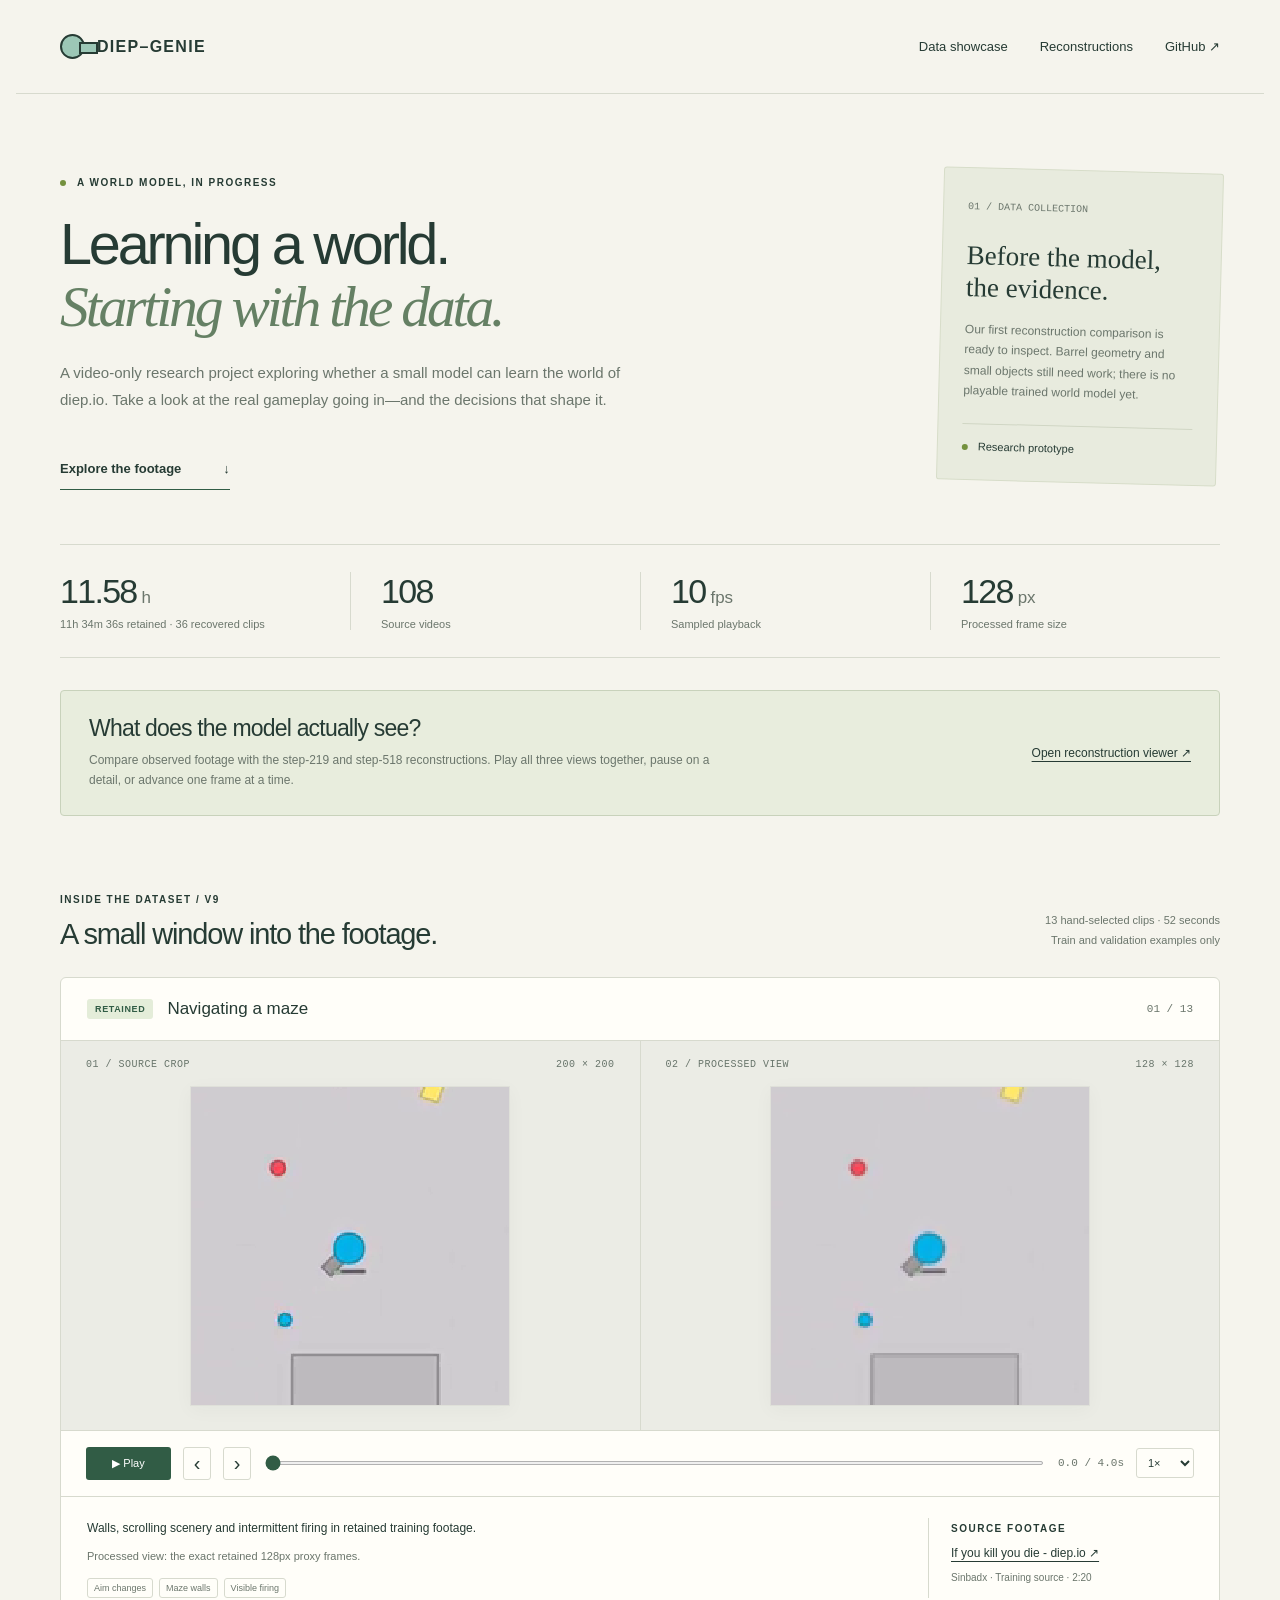
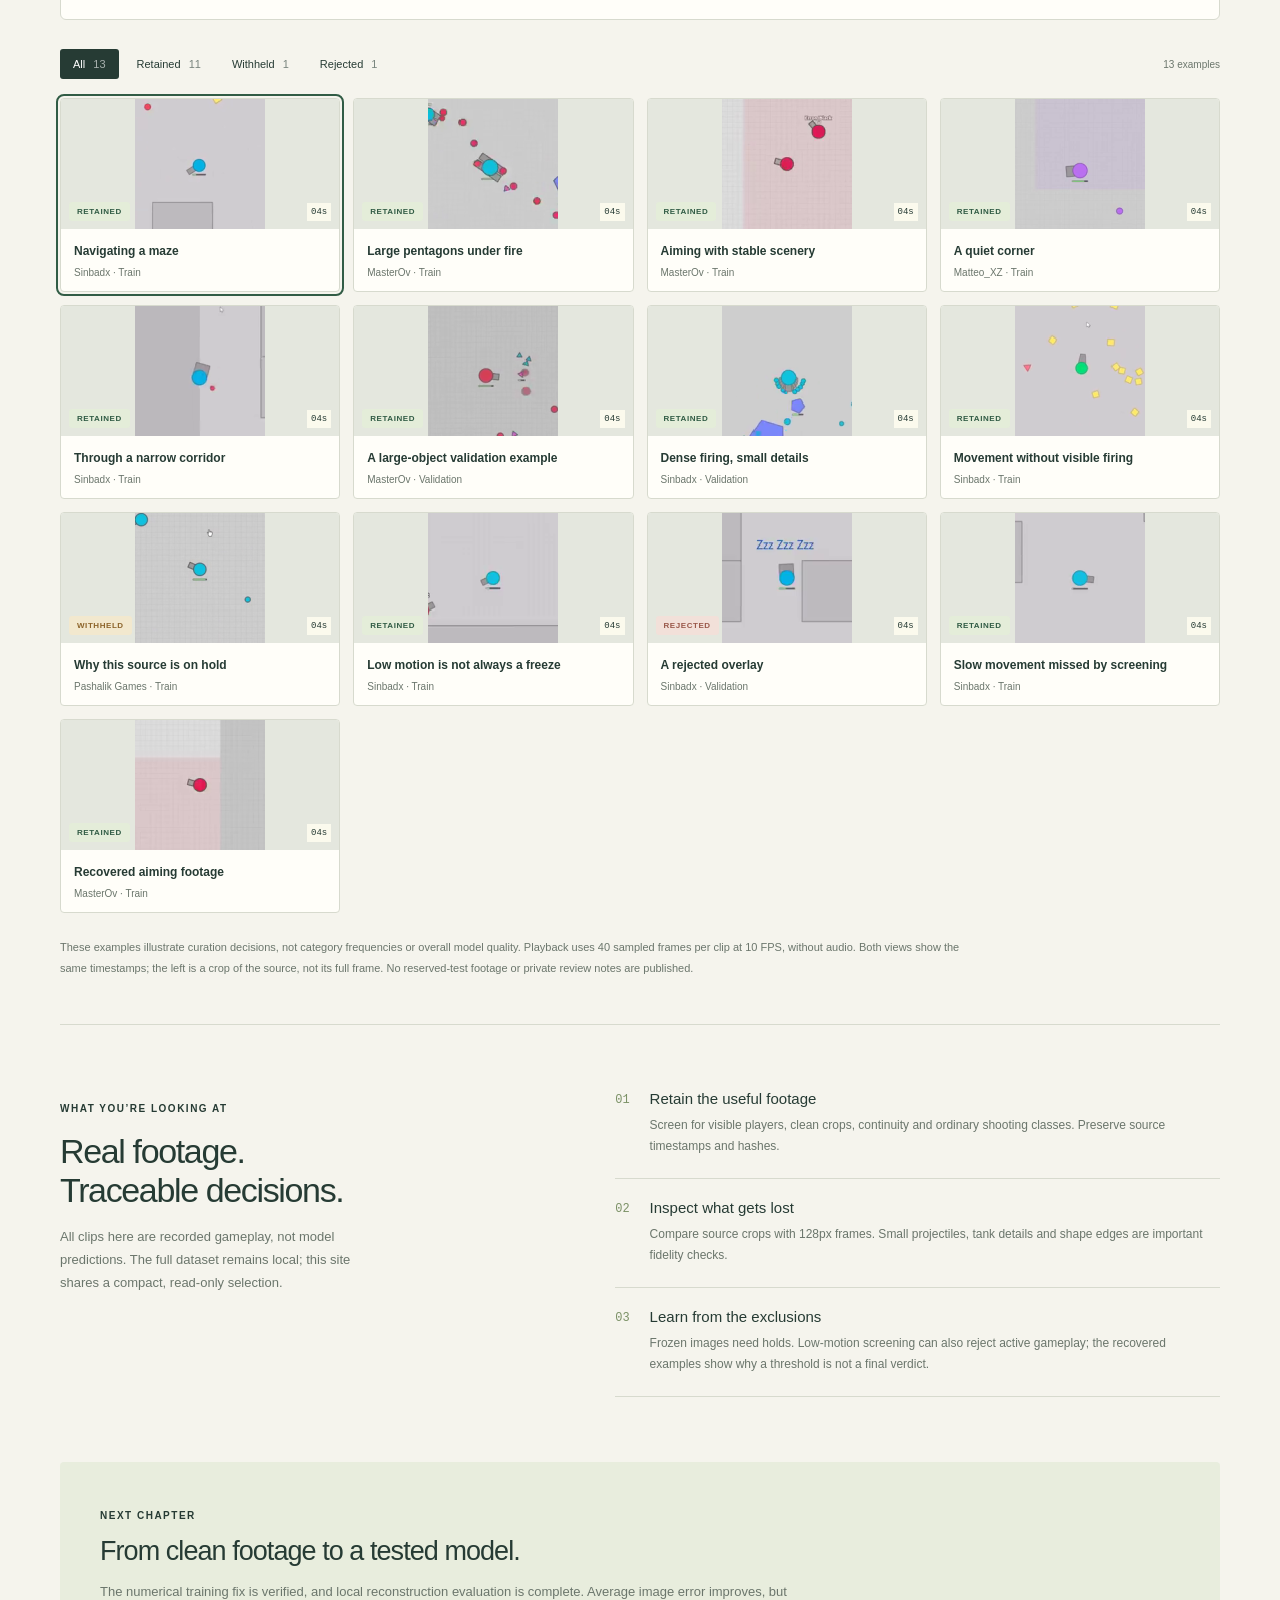
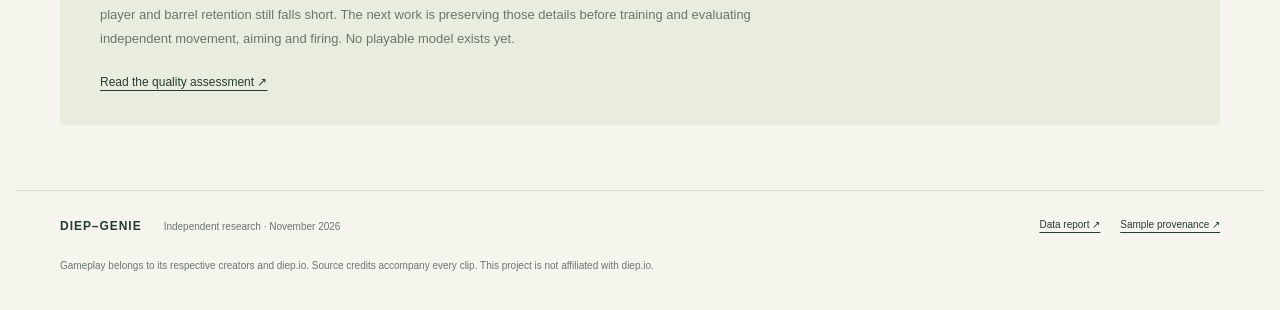
==== commit 4292ff34: "Add reconstruction viewer and detail-preserving research proposal" ====
--- a/docs/index.html
+++ b/docs/index.html
@@ -1,11 +1,12 @@
 <!doctype html>
 <html lang="en">
-<head><meta charset="utf-8"><meta name="viewport" content="width=device-width, initial-scale=1"><meta name="description" content="Diep-Genie: a video world-model research project. Explore real gameplay samples and the data curation process."><meta name="theme-color" content="#f5f4ed"><title>Diep-Genie · Inside the dataset</title><link rel="stylesheet" href="style.css"><script src="app.js" defer></script></head>
+<head><meta charset="utf-8"><meta name="viewport" content="width=device-width, initial-scale=1"><meta name="description" content="Diep-Genie: a video world-model research project. Explore real gameplay samples and the data curation process."><meta name="theme-color" content="#f5f4ed"><title>Diep-Genie · Inside the dataset</title><link rel="stylesheet" href="style.css"><link rel="stylesheet" href="reconstruction-viewer.css"><script src="app.js" defer></script></head>
 <body>
-<header class="topbar"><a class="brand" href="./" aria-label="Diep-Genie home"><span class="brand-icon" aria-hidden="true"></span> DIEP–GENIE</a><nav><a href="#showcase">Data showcase</a><a href="https://github.com/jackgao1540/Diep-Genie">GitHub ↗</a></nav></header>
+<header class="topbar"><a class="brand" href="./" aria-label="Diep-Genie home"><span class="brand-icon" aria-hidden="true"></span> DIEP–GENIE</a><nav><a href="#showcase">Data showcase</a><a href="reconstructions.html">Reconstructions</a><a href="https://github.com/jackgao1540/Diep-Genie">GitHub ↗</a></nav></header>
 <main>
-<section class="intro"><div><p class="eyebrow"><span class="live-dot"></span> A WORLD MODEL, IN PROGRESS</p><h1>Learning a world.<br><em>Starting with the data.</em></h1><p class="lede">A video-only research project exploring whether a small model can learn the world of diep.io. Take a look at the real gameplay going in—and the decisions that shape it.</p><a class="jump" href="#showcase">Explore the footage <span>↓</span></a></div><aside class="project-note"><span class="note-number">01 / DATA COLLECTION</span><h2>Before the model,<br>the evidence.</h2><p>Our current focus is clean footage, scene coverage and reliable evaluation. There is no playable trained world model yet.</p><div class="note-footer"><span class="status-dot"></span> Research prototype</div></aside></section>
+<section class="intro"><div><p class="eyebrow"><span class="live-dot"></span> A WORLD MODEL, IN PROGRESS</p><h1>Learning a world.<br><em>Starting with the data.</em></h1><p class="lede">A video-only research project exploring whether a small model can learn the world of diep.io. Take a look at the real gameplay going in—and the decisions that shape it.</p><a class="jump" href="#showcase">Explore the footage <span>↓</span></a></div><aside class="project-note"><span class="note-number">01 / DATA COLLECTION</span><h2>Before the model,<br>the evidence.</h2><p>Our first reconstruction comparison is ready to inspect. Barrel geometry and small objects still need work; there is no playable trained world model yet.</p><div class="note-footer"><span class="status-dot"></span> Research prototype</div></aside></section>
 <section class="stats" aria-label="Current retained dataset"><div><strong>11.58<span>h</span></strong><span>11h 34m 36s retained · 36 recovered clips</span></div><div><strong>108</strong><span>Source videos</span></div><div><strong>10<span>fps</span></strong><span>Sampled playback</span></div><div><strong>128<span>px</span></strong><span>Processed frame size</span></div></section>
+<section class="reconstruction-promo"><div><h2>What does the model actually see?</h2><p>Compare observed footage with the step-219 and step-518 reconstructions. Play all three views together, pause on a detail, or advance one frame at a time.</p></div><a href="reconstructions.html">Open reconstruction viewer ↗</a></section>
 <section id="showcase" class="showcase"><div class="section-heading"><div><p class="eyebrow">INSIDE THE DATASET / V9</p><h2>A small window into the footage.</h2></div><p>13 hand-selected clips · 52 seconds<br>Train and validation examples only</p></div>
 <div class="viewer" aria-busy="true"><div class="viewer-heading"><div><span id="badge" class="badge">Loading</span><h3 id="clip-title">Preparing the showcase…</h3></div><span id="clip-position" class="mono"></span></div>
 <div class="comparison"><figure><figcaption><span>01 / SOURCE CROP</span><span id="source-size">200 × 200</span></figcaption><div class="screen"><canvas id="original" width="200" height="200" aria-label="Source gameplay crop"></canvas></div></figure><figure><figcaption><span>02 / PROCESSED VIEW</span><span>128 × 128</span></figcaption><div class="screen"><canvas id="processed" width="128" height="128" aria-label="Processed gameplay frame"></canvas></div></figure></div>
@@ -14,7 +15,7 @@
 <div class="library-heading"><div class="filters" role="group" aria-label="Filter samples"><button data-filter="all" aria-pressed="true">All <span>13</span></button><button data-filter="accepted" aria-pressed="false">Retained <span>11</span></button><button data-filter="held" aria-pressed="false">Withheld <span>1</span></button><button data-filter="rejected" aria-pressed="false">Rejected <span>1</span></button></div><p id="sample-count">13 examples</p></div><div id="gallery" class="gallery"></div>
 <p class="sampling-note">These examples illustrate curation decisions, not category frequencies or overall model quality. Playback uses 40 sampled frames per clip at 10 FPS, without audio. Both views show the same timestamps; the left is a crop of the source, not its full frame. No reserved-test footage or private review notes are published.</p></section>
 <section class="process"><div><p class="eyebrow">WHAT YOU’RE LOOKING AT</p><h2>Real footage.<br>Traceable decisions.</h2><p>All clips here are recorded gameplay, not model predictions. The full dataset remains local; this site shares a compact, read-only selection.</p></div><div class="process-steps"><article><span>01</span><div><h3>Retain the useful footage</h3><p>Screen for visible players, clean crops, continuity and ordinary shooting classes. Preserve source timestamps and hashes.</p></div></article><article><span>02</span><div><h3>Inspect what gets lost</h3><p>Compare source crops with 128px frames. Small projectiles, tank details and shape edges are important fidelity checks.</p></div></article><article><span>03</span><div><h3>Learn from the exclusions</h3><p>Frozen images need holds. Low-motion screening can also reject active gameplay; the recovered examples show why a threshold is not a final verdict.</p></div></article></div></section>
-<section class="next-chapter"><p class="eyebrow">NEXT CHAPTER</p><h2>From clean footage to a tested model.</h2><p>Data review and local execution checks are complete. The next step is a bounded GPU measurement trial, then tokenizer training if it passes. Reconstruction, held-out prediction and action interventions still have to earn their quality gates. No playable model exists yet.</p><a href="https://github.com/jackgao1540/Diep-Genie/blob/main/BASELINE_PLAN.md">Read the baseline plan ↗</a></section>
+<section class="next-chapter"><p class="eyebrow">NEXT CHAPTER</p><h2>From clean footage to a tested model.</h2><p>The numerical training fix is verified, and local reconstruction evaluation is complete. Average image error improves, but player and barrel retention still falls short. The next work is preserving those details before training and evaluating independent movement, aiming and firing. No playable model exists yet.</p><a href="https://github.com/jackgao1540/Diep-Genie/blob/main/MODEL_QUALITY.md">Read the quality assessment ↗</a></section>
 </main><footer><span class="brand">DIEP–GENIE <small>Independent research · November 2026</small></span><div><a href="https://github.com/jackgao1540/Diep-Genie/blob/main/DATA_REPORT.md">Data report ↗</a><a href="showcase.json">Sample provenance ↗</a></div><p>Gameplay belongs to its respective creators and diep.io. Source credits accompany every clip. This project is not affiliated with diep.io.</p></footer>
 <noscript><p class="noscript">Enable JavaScript for synchronized footage playback. <a href="showcase.json">Sample metadata and source links</a> remain available.</p></noscript>
 </body></html>
--- a/docs/reconstruction-viewer.css
+++ b/docs/reconstruction-viewer.css
@@ -0,0 +1,3 @@
+.reconstruction-intro{display:grid;grid-template-columns:1fr 300px;gap:72px;align-items:center;padding:56px 0 38px}.reconstruction-intro h1{font-size:clamp(36px,4.4vw,56px);font-weight:500;line-height:1.08;letter-spacing:-.05em;margin:18px 0}.reconstruction-intro h1 em{font-family:Georgia,serif;font-weight:400;color:#658064}.evaluation-note{border-left:2px solid #a9bd85;padding:4px 0 4px 23px}.evaluation-note p{font-size:13px;line-height:1.8;color:var(--muted)}.evaluation-note a{font-size:12px}.reconstruction-workspace{padding:10px 0 0}.dataset-toolbar{display:flex;justify-content:space-between;gap:22px;align-items:center;border-top:1px solid var(--line);padding:24px 0 8px}.dataset-toolbar p{margin:0}.dataset-toolbar #dataset-title{font-size:14px;margin-top:4px}.local-actions{display:flex;gap:10px;align-items:center}.file-button,.quiet-button{font-size:12px;border:1px solid #acb9a4;border-radius:4px;padding:10px 13px;background:var(--white);color:var(--ink);cursor:pointer}.file-button{position:relative;display:inline-block;overflow:hidden}.file-button:focus-within{outline:3px solid #599cb0;outline-offset:4px}.file-button input{position:absolute;width:1px;height:1px;opacity:0;left:0;bottom:0}.quiet-button[hidden]{display:none}.local-explanation{font-size:11px;line-height:1.7;color:var(--muted);margin:8px 0 20px;max-width:850px}.reconstruction-heading{padding:20px 23px;display:flex;justify-content:space-between;align-items:center;gap:20px}.reconstruction-heading>div:first-child{display:flex;flex-direction:column;gap:7px;min-width:0;max-width:65%}.reconstruction-heading .eyebrow{font-size:9px}.reconstruction-heading #clip-select{font-size:14px;padding:8px 10px;width:100%;max-width:640px}.view-options{display:flex;gap:17px;align-items:center}.view-options label{font-size:11px;color:var(--muted);display:flex;gap:7px;align-items:center}.reconstruction-comparison{display:grid;grid-template-columns:repeat(3,minmax(0,1fr));gap:1px;background:var(--line);border-top:1px solid var(--line);border-bottom:1px solid var(--line)}.reconstruction-comparison figure{padding:18px 18px 14px;min-width:0}.reconstruction-comparison figcaption{font-size:9px;letter-spacing:.015em;gap:6px;line-height:1.5}.reconstruction-comparison canvas{width:100%;max-width:336px;margin:auto}.reconstruction-comparison figure p{font-size:10px;color:var(--muted);line-height:1.5;margin:12px 0 0;text-align:center}.reconstruction-transport output{min-width:150px;font-size:11px}.reconstruction-details{display:grid;grid-template-columns:1fr 250px;gap:25px;padding:22px 25px}.reconstruction-details h2{font-size:16px;font-weight:500;margin:0 0 8px;line-height:1.4}.reconstruction-details p{font-size:12px;line-height:1.7;margin:0 0 6px}.reconstruction-credit{border-left:1px solid var(--line);padding-left:20px}.reconstruction-credit a{font-size:12px;display:block;line-height:1.5;margin:8px 0}.reconstruction-credit a[hidden]{display:none}.reconstruction-credit p{font-size:10px;color:var(--muted)}.viewer-footnotes{display:grid;grid-template-columns:1fr 1fr;gap:38px;margin-top:17px}.viewer-footnotes p{font-size:11px;line-height:1.8;color:var(--muted);margin:0}.viewer-footnotes strong{font-weight:600;color:var(--ink)}.reconstruction-bottom{display:grid;grid-template-columns:1fr 1fr;gap:70px;border-top:1px solid var(--line);padding:36px 0 48px;margin-top:40px}.reconstruction-bottom h2{font-size:27px;letter-spacing:-.035em;font-weight:500;margin:12px 0}.reconstruction-bottom p:not(.eyebrow){font-size:13px;line-height:1.8;color:var(--muted);max-width:480px}.reconstruction-bottom a{font-size:12px}.reconstruction-page [aria-current=page]{text-decoration:underline;text-underline-offset:7px}.reconstruction-page #reconstruction-viewer:focus-visible{outline:3px solid #599cb0;outline-offset:4px}.reconstruction-promo{border:1px solid #c8d2bb;background:#e8eddd;border-radius:4px;padding:24px 28px;display:flex;justify-content:space-between;gap:28px;align-items:center;margin:32px 0 0}.reconstruction-promo h2{font-size:23px;letter-spacing:-.035em;font-weight:500;margin:0 0 8px}.reconstruction-promo p{font-size:12px;line-height:1.7;color:var(--muted);max-width:650px;margin:0}.reconstruction-promo a{font-size:12px;min-width:170px;text-align:right}
+@media(max-width:900px){.reconstruction-intro{grid-template-columns:1fr 240px;gap:32px}.reconstruction-heading{padding:16px}.view-options{gap:10px;flex-wrap:wrap;justify-content:end}.reconstruction-comparison figure{padding:14px 10px}.reconstruction-comparison figcaption{flex-direction:column;gap:1px}.reconstruction-transport{flex-wrap:wrap}.reconstruction-transport input{min-width:150px}.reconstruction-details{grid-template-columns:1fr 210px}.reconstruction-page .topbar nav{gap:18px}.reconstruction-promo{align-items:start}.reconstruction-promo a{min-width:140px}}
+@media(max-width:640px){.reconstruction-page .topbar{height:auto;min-height:88px;flex-wrap:wrap;padding-top:18px;padding-bottom:16px;gap:17px}.reconstruction-page .topbar nav{gap:22px;font-size:11px}.reconstruction-page .topbar nav a:first-child{display:inline}.reconstruction-intro{display:block;padding-top:30px}.reconstruction-intro h1{font-size:38px}.evaluation-note{margin-top:24px;padding-left:18px}.dataset-toolbar{display:block;padding-top:20px}.local-actions{margin-top:16px;flex-wrap:wrap}.local-explanation{margin-bottom:16px}.reconstruction-heading{display:block}.reconstruction-heading>div:first-child{max-width:100%;width:100%}.view-options{margin-top:14px;justify-content:space-between}.reconstruction-comparison{grid-template-columns:repeat(3,minmax(0,1fr))}.reconstruction-comparison figure{padding:10px 5px}.reconstruction-comparison figcaption{font-size:8px;min-height:28px;margin-bottom:9px}.reconstruction-comparison figure p{font-size:9px;line-height:1.4;margin-top:8px}.reconstruction-transport{padding:12px}.reconstruction-transport input{order:3;flex-basis:100%;width:100%;margin-top:8px}.reconstruction-transport output{order:2;margin-left:auto;min-width:120px;text-align:right}.reconstruction-transport .speed-label{margin-left:auto}.reconstruction-details{display:block;padding:17px}.reconstruction-credit{margin-top:15px;padding:14px 0 0;border-left:0;border-top:1px solid var(--line)}.viewer-footnotes{display:block}.viewer-footnotes p+p{margin-top:12px}.reconstruction-bottom{display:block;padding-bottom:30px;margin-top:28px}.reconstruction-bottom>div+div{margin-top:25px}.reconstruction-promo{display:block;padding:22px}.reconstruction-promo a{display:inline-block;text-align:left;margin-top:14px}}
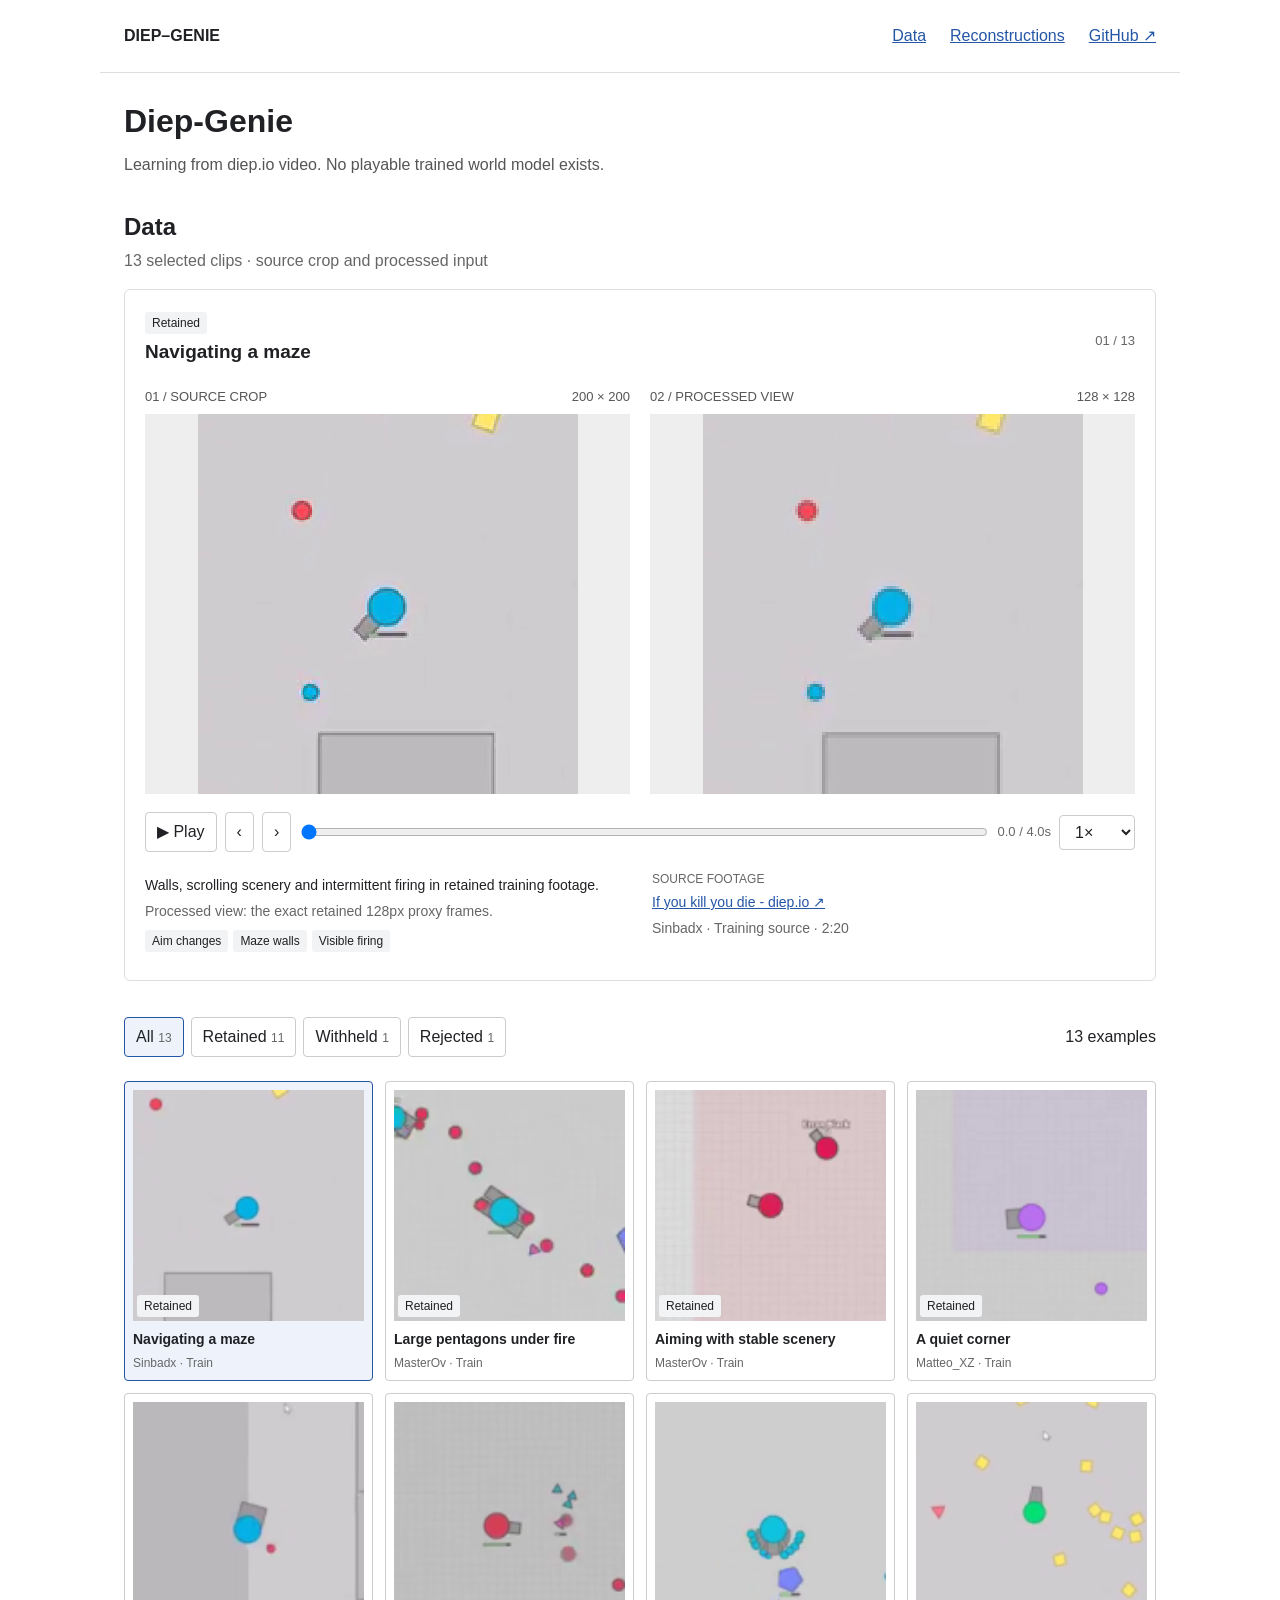
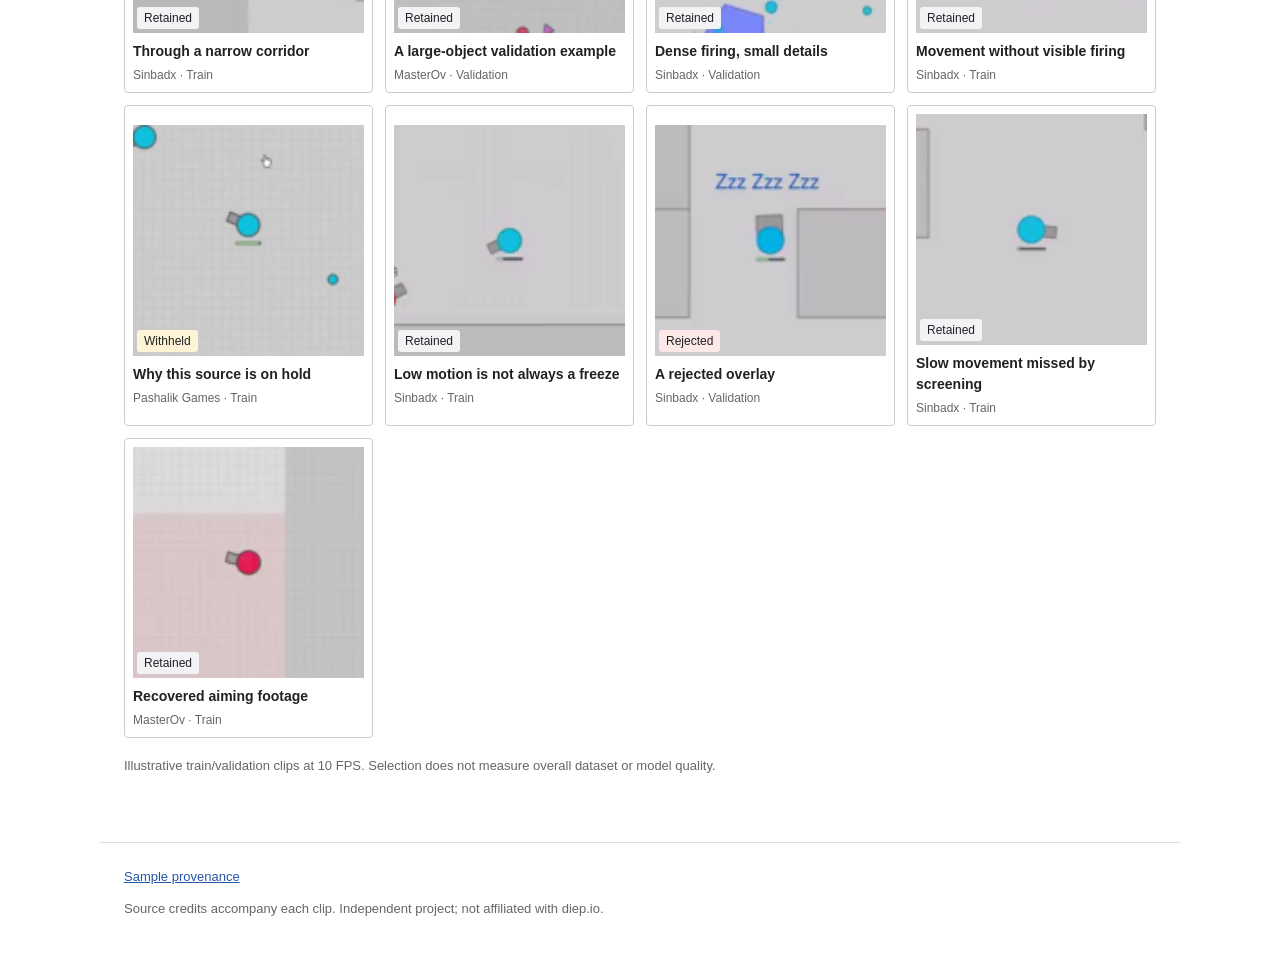
==== commit d8207392: "Simplify public explorers and keep working notes private" ====
--- a/docs/index.html
+++ b/docs/index.html
@@ -1,21 +1,21 @@
 <!doctype html>
 <html lang="en">
-<head><meta charset="utf-8"><meta name="viewport" content="width=device-width, initial-scale=1"><meta name="description" content="Diep-Genie: a video world-model research project. Explore real gameplay samples and the data curation process."><meta name="theme-color" content="#f5f4ed"><title>Diep-Genie · Inside the dataset</title><link rel="stylesheet" href="style.css"><link rel="stylesheet" href="reconstruction-viewer.css"><script src="app.js" defer></script></head>
+<head><meta charset="utf-8"><meta name="viewport" content="width=device-width, initial-scale=1"><meta name="description" content="Diep-Genie: a video world-model research project. Explore real gameplay samples and the data curation process."><meta name="theme-color" content="#f5f4ed"><title>Diep-Genie · Data</title><link rel="stylesheet" href="style.css"><link rel="stylesheet" href="reconstruction-viewer.css"><script src="app.js" defer></script></head>
 <body>
-<header class="topbar"><a class="brand" href="./" aria-label="Diep-Genie home"><span class="brand-icon" aria-hidden="true"></span> DIEP–GENIE</a><nav><a href="#showcase">Data showcase</a><a href="reconstructions.html">Reconstructions</a><a href="https://github.com/jackgao1540/Diep-Genie">GitHub ↗</a></nav></header>
+<header class="topbar"><a class="brand" href="./" aria-label="Diep-Genie home"><span class="brand-icon" aria-hidden="true"></span> DIEP–GENIE</a><nav><a href="#showcase">Data</a><a href="reconstructions.html">Reconstructions</a><a href="https://github.com/jackgao1540/Diep-Genie">GitHub ↗</a></nav></header>
 <main>
-<section class="intro"><div><p class="eyebrow"><span class="live-dot"></span> A WORLD MODEL, IN PROGRESS</p><h1>Learning a world.<br><em>Starting with the data.</em></h1><p class="lede">A video-only research project exploring whether a small model can learn the world of diep.io. Take a look at the real gameplay going in—and the decisions that shape it.</p><a class="jump" href="#showcase">Explore the footage <span>↓</span></a></div><aside class="project-note"><span class="note-number">01 / DATA COLLECTION</span><h2>Before the model,<br>the evidence.</h2><p>Our first reconstruction comparison is ready to inspect. Barrel geometry and small objects still need work; there is no playable trained world model yet.</p><div class="note-footer"><span class="status-dot"></span> Research prototype</div></aside></section>
-<section class="stats" aria-label="Current retained dataset"><div><strong>11.58<span>h</span></strong><span>11h 34m 36s retained · 36 recovered clips</span></div><div><strong>108</strong><span>Source videos</span></div><div><strong>10<span>fps</span></strong><span>Sampled playback</span></div><div><strong>128<span>px</span></strong><span>Processed frame size</span></div></section>
-<section class="reconstruction-promo"><div><h2>What does the model actually see?</h2><p>Compare observed footage with the step-219 and step-518 reconstructions. Play all three views together, pause on a detail, or advance one frame at a time.</p></div><a href="reconstructions.html">Open reconstruction viewer ↗</a></section>
-<section id="showcase" class="showcase"><div class="section-heading"><div><p class="eyebrow">INSIDE THE DATASET / V9</p><h2>A small window into the footage.</h2></div><p>13 hand-selected clips · 52 seconds<br>Train and validation examples only</p></div>
+<section class="intro"><h1>Diep-Genie</h1><p>Learning from diep.io video. No playable trained world model exists.</p></section>
+
+
+<section id="showcase" class="showcase"><div class="section-heading"><h2>Data</h2><p>13 selected clips · source crop and processed input</p></div>
 <div class="viewer" aria-busy="true"><div class="viewer-heading"><div><span id="badge" class="badge">Loading</span><h3 id="clip-title">Preparing the showcase…</h3></div><span id="clip-position" class="mono"></span></div>
 <div class="comparison"><figure><figcaption><span>01 / SOURCE CROP</span><span id="source-size">200 × 200</span></figcaption><div class="screen"><canvas id="original" width="200" height="200" aria-label="Source gameplay crop"></canvas></div></figure><figure><figcaption><span>02 / PROCESSED VIEW</span><span>128 × 128</span></figcaption><div class="screen"><canvas id="processed" width="128" height="128" aria-label="Processed gameplay frame"></canvas></div></figure></div>
 <div class="transport"><button id="play" class="play" disabled aria-label="Play clip">▶ Play</button><button id="back" class="step" disabled aria-label="Previous frame">‹</button><button id="next" class="step" disabled aria-label="Next frame">›</button><input id="scrub" type="range" min="0" max="39" value="0" aria-label="Clip frame" disabled><output id="time" class="mono">0.0 / 4.0s</output><label class="speed-label"><span class="sr-only">Playback speed</span><select id="speed" aria-label="Playback speed"><option value="0.5">0.5×</option><option value="1" selected>1×</option><option value="2">2×</option></select></label></div>
 <div class="clip-details"><div><p id="description"></p><p id="processing-note" class="processing-note"></p><div id="tags" class="tags"></div></div><div class="credit"><span class="eyebrow">SOURCE FOOTAGE</span><a id="source-link" target="_blank" rel="noopener noreferrer"></a><p id="source-meta"></p></div></div><p id="load-status" role="status" class="load-status">Loading selected frames…</p></div>
 <div class="library-heading"><div class="filters" role="group" aria-label="Filter samples"><button data-filter="all" aria-pressed="true">All <span>13</span></button><button data-filter="accepted" aria-pressed="false">Retained <span>11</span></button><button data-filter="held" aria-pressed="false">Withheld <span>1</span></button><button data-filter="rejected" aria-pressed="false">Rejected <span>1</span></button></div><p id="sample-count">13 examples</p></div><div id="gallery" class="gallery"></div>
-<p class="sampling-note">These examples illustrate curation decisions, not category frequencies or overall model quality. Playback uses 40 sampled frames per clip at 10 FPS, without audio. Both views show the same timestamps; the left is a crop of the source, not its full frame. No reserved-test footage or private review notes are published.</p></section>
-<section class="process"><div><p class="eyebrow">WHAT YOU’RE LOOKING AT</p><h2>Real footage.<br>Traceable decisions.</h2><p>All clips here are recorded gameplay, not model predictions. The full dataset remains local; this site shares a compact, read-only selection.</p></div><div class="process-steps"><article><span>01</span><div><h3>Retain the useful footage</h3><p>Screen for visible players, clean crops, continuity and ordinary shooting classes. Preserve source timestamps and hashes.</p></div></article><article><span>02</span><div><h3>Inspect what gets lost</h3><p>Compare source crops with 128px frames. Small projectiles, tank details and shape edges are important fidelity checks.</p></div></article><article><span>03</span><div><h3>Learn from the exclusions</h3><p>Frozen images need holds. Low-motion screening can also reject active gameplay; the recovered examples show why a threshold is not a final verdict.</p></div></article></div></section>
-<section class="next-chapter"><p class="eyebrow">NEXT CHAPTER</p><h2>From clean footage to a tested model.</h2><p>The numerical training fix is verified, and local reconstruction evaluation is complete. Average image error improves, but player and barrel retention still falls short. The next work is preserving those details before training and evaluating independent movement, aiming and firing. No playable model exists yet.</p><a href="https://github.com/jackgao1540/Diep-Genie/blob/main/MODEL_QUALITY.md">Read the quality assessment ↗</a></section>
-</main><footer><span class="brand">DIEP–GENIE <small>Independent research · November 2026</small></span><div><a href="https://github.com/jackgao1540/Diep-Genie/blob/main/DATA_REPORT.md">Data report ↗</a><a href="showcase.json">Sample provenance ↗</a></div><p>Gameplay belongs to its respective creators and diep.io. Source credits accompany every clip. This project is not affiliated with diep.io.</p></footer>
+<p class="sampling-note">Illustrative train/validation clips at 10 FPS. Selection does not measure overall dataset or model quality.</p></section>
+
+
+</main><footer><a href="showcase.json">Sample provenance</a><p>Source credits accompany each clip. Independent project; not affiliated with diep.io.</p></footer>
 <noscript><p class="noscript">Enable JavaScript for synchronized footage playback. <a href="showcase.json">Sample metadata and source links</a> remain available.</p></noscript>
 </body></html>
--- a/docs/style.css
+++ b/docs/style.css
@@ -1,4 +1 @@
-:root{--paper:#f5f4ed;--ink:#263b34;--muted:#6b766c;--line:#d7dace;--green:#315c45;--lime:#d3e798;--white:#fffef9;--amber:#8d652c;--red:#9a594b;font-family:Arial,Helvetica,sans-serif;color:var(--ink);background:var(--paper);font-synthesis:none;scroll-behavior:smooth}*{box-sizing:border-box}body{margin:0}a{color:inherit;text-underline-offset:4px}button,select,input{font:inherit}button,select{cursor:pointer}button:disabled{cursor:wait;opacity:.5}button:focus-visible,a:focus-visible,input:focus-visible,select:focus-visible{outline:3px solid #599cb0;outline-offset:4px}button{color:inherit}main,.topbar,footer{max-width:1248px;margin:auto;padding-left:44px;padding-right:44px}.topbar{height:94px;display:flex;align-items:center;justify-content:space-between;border-bottom:1px solid var(--line)}.brand{font-size:16px;font-weight:800;letter-spacing:.08em;text-decoration:none;display:flex;align-items:center;gap:12px}.brand-icon{display:block;width:25px;height:25px;border:2px solid var(--ink);background:#9cc7b6;border-radius:50%;position:relative}.brand-icon:after{content:'';position:absolute;width:15px;height:8px;background:#9cc7b6;border:2px solid var(--ink);left:17px;top:6px}.topbar nav{display:flex;gap:32px;font-size:13px}.topbar nav a{text-decoration:none}.intro{padding:70px 0 54px;display:grid;grid-template-columns:1fr 280px;gap:74px;align-items:center}.eyebrow{font-size:10px;letter-spacing:.15em;font-weight:700;line-height:1.7}.live-dot,.status-dot{display:inline-block;border-radius:50%;width:6px;height:6px;background:#74913e;margin-right:7px}.intro h1{font-size:clamp(38px,4.5vw,58px);font-weight:500;line-height:1.08;letter-spacing:-.055em;margin:22px 0}.intro h1 em{font-family:Georgia,serif;font-weight:400;color:#658064;letter-spacing:-.055em}.lede{font-size:15px;line-height:1.75;max-width:570px;color:var(--muted)}.jump{margin-top:20px;display:inline-flex;gap:42px;padding:13px 0;border-bottom:1px solid var(--green);font-size:13px;font-weight:600;text-decoration:none}.project-note{background:#e8ebde;border:1px solid #d7ddc9;border-radius:3px;padding:27px 24px;transform:rotate(1.5deg)}.note-number{font-family:monospace;font-size:10px;color:var(--muted)}.project-note h2{font-family:Georgia,serif;font-weight:400;font-size:27px;line-height:1.2;margin:26px 0 15px}.project-note p{font-size:12px;line-height:1.7;color:var(--muted)}.note-footer{border-top:1px solid #d0d6c4;margin-top:23px;padding-top:16px;font-size:11px}.stats{display:grid;grid-template-columns:repeat(4,1fr);padding:27px 0;border-top:1px solid var(--line);border-bottom:1px solid var(--line)}.stats>div{padding-left:30px;border-left:1px solid var(--line)}.stats>div:first-child{padding-left:0;border:0}.stats strong{display:block;font-size:34px;font-weight:500;letter-spacing:-.05em}.stats strong span{font-size:17px;margin-left:5px;color:var(--muted);letter-spacing:0}.stats div>span{font-size:11px;color:var(--muted);display:block;margin-top:7px}.showcase{scroll-margin-top:25px;padding-top:65px}.section-heading{display:flex;align-items:end;justify-content:space-between;gap:24px;margin-bottom:26px}.section-heading h2{font-size:29px;font-weight:500;letter-spacing:-.04em;margin:10px 0 0}.section-heading>p{font-size:11px;line-height:1.8;color:var(--muted);text-align:right;margin-bottom:0}.viewer{background:var(--white);border:1px solid var(--line);border-radius:6px;overflow:hidden}.viewer-heading{padding:21px 26px;display:flex;align-items:center;justify-content:space-between}.viewer-heading>div{display:flex;gap:14px;align-items:center}.viewer h3{font-size:17px;font-weight:500;margin:0}.badge{display:inline-block;border-radius:3px;padding:5px 8px;font-size:9px;letter-spacing:.07em;font-weight:bold;text-transform:uppercase;background:#e4edd9;color:var(--green)}.badge.held{background:#f2e8ce;color:var(--amber)}.badge.rejected{background:#f2e0d9;color:var(--red)}.mono{font:11px monospace;color:var(--muted)}.comparison{display:grid;grid-template-columns:1fr 1fr;gap:1px;background:var(--line);border-top:1px solid var(--line);border-bottom:1px solid var(--line)}figure{margin:0;background:#ebece5;padding:18px 25px 24px}figcaption{display:flex;justify-content:space-between;font:10px monospace;color:#68756b;letter-spacing:.05em;margin-bottom:16px}.screen{display:flex;justify-content:center;align-items:center}canvas{display:block;width:min(100%,320px);height:auto;aspect-ratio:1;image-rendering:pixelated;border:1px solid #0000000d;box-shadow:0 4px 18px #263b3409}.transport{display:flex;gap:12px;align-items:center;padding:16px 25px;border-bottom:1px solid var(--line)}.play{background:var(--green);border:0;border-radius:3px;color:white;min-width:85px;padding:10px;font-size:11px}.step{background:transparent;border:1px solid var(--line);border-radius:3px;font-size:20px;width:28px;height:33px}input[type=range]{accent-color:var(--green);min-width:60px;flex:1;height:4px}select{background:transparent;color:var(--ink);border:1px solid var(--line);border-radius:3px;padding:7px;font-size:11px}.clip-details{display:grid;grid-template-columns:1fr 265px;gap:30px;padding:21px 26px}.clip-details p{font-size:12px;line-height:1.7;margin:0 0 9px}.processing-note{color:var(--muted);font-size:11px!important}.credit{border-left:1px solid var(--line);padding-left:22px}.credit a{font-size:12px;display:block;margin:7px 0;line-height:1.5}.credit p{font-size:10px;color:var(--muted)}.tags{display:flex;gap:6px;flex-wrap:wrap;margin-top:12px}.tags span{font-size:9px;border:1px solid var(--line);border-radius:3px;padding:4px 6px;color:var(--muted)}.load-status{font-size:12px;margin:0 26px 14px;color:var(--red)}.load-status:empty{display:none}.library-heading{display:flex;justify-content:space-between;align-items:center;margin:29px 0 18px}.filters{display:flex;gap:5px}.filters button{border:0;background:transparent;padding:9px 13px;border-radius:3px;font-size:11px}.filters button[aria-pressed=true]{background:var(--ink);color:white}.filters span{opacity:.6;margin-left:5px}.library-heading p{font-size:10px;color:var(--muted)}.gallery{display:grid;grid-template-columns:repeat(4,1fr);gap:13px}.sample{padding:0;background:var(--white);border:1px solid var(--line);border-radius:4px;overflow:hidden;text-align:left;transition:transform .15s,border-color .15s}.sample:hover{transform:translateY(-3px);border-color:#78936c}.sample[aria-pressed=true]{outline:2px solid var(--green);outline-offset:2px}.sample-top{height:130px;background:#e4e7de;position:relative;overflow:hidden;display:flex;justify-content:center}.sample img{height:100%;width:130px;object-fit:cover;image-rendering:pixelated}.sample-top .badge{position:absolute;bottom:8px;left:8px;font-size:8px}.sample-time{position:absolute;right:8px;bottom:8px;font:9px monospace;background:#fffdf0dd;padding:4px}.sample-body{padding:13px}.sample-body strong{font-size:12px;font-weight:600;display:block;line-height:1.5}.sample-body small{display:block;color:var(--muted);font-size:10px;margin-top:7px}.sampling-note{font-size:11px;color:var(--muted);line-height:1.9;max-width:900px;margin:24px 0 0}.process{padding:65px 0;margin-top:45px;border-top:1px solid var(--line);display:grid;grid-template-columns:1fr 1.3fr;gap:90px}.process h2{font-size:34px;font-weight:400;letter-spacing:-.04em;line-height:1.15;margin:15px 0}.process>div>p:last-child{font-size:13px;line-height:1.8;color:var(--muted);max-width:330px}.process-steps article{display:flex;gap:20px;padding:20px 0;border-bottom:1px solid var(--line)}.process-steps article:first-child{padding-top:0}.process-steps article>span{font:12px monospace;color:#7b9166;padding-top:3px}.process-steps h3{font-size:15px;font-weight:500;margin:0 0 8px}.process-steps p{font-size:12px;line-height:1.8;color:var(--muted);margin:0}.next-chapter{padding:35px 40px;background:#e8eddd;border-radius:4px;margin-bottom:65px}.next-chapter h2{font-size:27px;font-weight:500;letter-spacing:-.035em;margin:12px 0}.next-chapter>p:not(.eyebrow){max-width:700px;font-size:13px;line-height:1.8;color:var(--muted)}.next-chapter a{display:inline-block;font-size:12px;margin-top:12px}footer{border-top:1px solid var(--line);padding-top:28px;padding-bottom:35px;display:flex;flex-wrap:wrap;justify-content:space-between;gap:24px}footer .brand{font-size:12px}footer small{font-size:10px;font-weight:400;letter-spacing:0;color:var(--muted);margin-left:10px}footer>div{display:flex;gap:20px;font-size:10px}footer>p{width:100%;font-size:10px;color:var(--muted);margin:0;line-height:1.8}.sr-only{position:absolute;width:1px;height:1px;padding:0;margin:-1px;overflow:hidden;clip:rect(0,0,0,0);white-space:nowrap;border:0}.noscript{padding:24px;text-align:center}
-@media(max-width:800px){main,.topbar,footer{padding-left:22px;padding-right:22px}.intro{gap:30px;grid-template-columns:1fr 220px;padding-top:44px}.intro h1{font-size:39px}.project-note{padding:20px}.section-heading h2{font-size:26px}.gallery{grid-template-columns:repeat(3,1fr)}.clip-details{grid-template-columns:1fr 210px;gap:20px}.process{gap:40px}.transport{gap:8px;padding-left:16px;padding-right:16px}figure{padding:14px 14px 20px}.viewer-heading{padding:18px}.section-heading>p{min-width:170px}}
-@media(max-width:560px){.topbar{height:76px}.brand{font-size:13px}.topbar nav{font-size:11px;gap:18px}.topbar nav a:first-child{display:none}.intro{display:block;padding-bottom:35px}.intro h1{font-size:39px}.project-note{transform:none;margin-top:30px}.project-note h2 br{display:none}.project-note h2{font-size:23px;margin-top:16px}.project-note p{max-width:100%}.note-footer{margin-top:15px;padding-top:12px}.stats{grid-template-columns:repeat(2,1fr);gap:25px}.stats>div:nth-child(3){border:0;padding-left:0}.stats strong{font-size:30px}.section-heading{display:block}.section-heading>p{text-align:left;margin-top:14px}.showcase{padding-top:40px}.viewer-heading>div{align-items:start;flex-direction:column;gap:8px}.viewer h3{font-size:15px}.comparison{gap:1px}figure{padding:12px 8px}figcaption{font-size:8px;letter-spacing:0;gap:6px;flex-wrap:wrap;line-height:1.5}.transport{flex-wrap:wrap;padding:12px;gap:8px}.transport input{order:2;flex-basis:65%}.transport output{order:3;min-width:82px;text-align:right}.speed-label{margin-left:auto}.play{min-width:88px}.clip-details{display:block;padding:17px}.credit{border:0;border-top:1px solid var(--line);padding:14px 0 0;margin-top:18px}.filters button{font-size:10px;padding:8px}.filters span{margin-left:3px}.library-heading>p{display:none}.gallery{grid-template-columns:repeat(2,1fr);gap:12px}.sample-top{height:120px}.sample img{width:120px}.sample-body{padding:11px}.process{display:block;padding:40px 0;margin-top:30px}.process-steps{margin-top:30px}.next-chapter{padding:25px;margin-bottom:40px}.next-chapter h2{font-size:25px}footer .brand{display:block}footer small{display:block;margin:10px 0 0}footer{gap:20px}}
-@media(prefers-reduced-motion:reduce){:root{scroll-behavior:auto}.sample{transition:none}}
+*{box-sizing:border-box}body{margin:0;background:#fff;color:#202124;font:16px/1.5 Arial,sans-serif}a{color:#2456a6}button,select,input{font:inherit}button,select{padding:7px 11px;background:#fff;color:inherit;border:1px solid #ccc;border-radius:4px}button{cursor:pointer}button:disabled{cursor:default;opacity:.5}button[aria-pressed=true]{border-color:#2456a6;background:#eef3fb}a:focus-visible,button:focus-visible,select:focus-visible,input:focus-visible{outline:3px solid #79a6ed;outline-offset:3px}[hidden]{display:none!important}.topbar,main,footer{max-width:1080px;margin:auto;padding:24px}.topbar{display:flex;justify-content:space-between;align-items:center;border-bottom:1px solid #ddd}.brand{font-weight:bold;text-decoration:none;color:inherit}.topbar nav{display:flex;gap:24px}h1{font-size:32px;margin:0 0 8px}h2{font-size:24px;margin:0}h3{font-size:19px;margin:4px 0}.intro,.reconstruction-intro{margin-bottom:32px}.intro p,.reconstruction-intro p{margin:6px 0;color:#555}.section-heading{margin-bottom:16px}.section-heading p{color:#666;margin:4px 0}.viewer{border:1px solid #ddd;border-radius:6px;padding:20px}.viewer-heading,.reconstruction-heading{display:flex;justify-content:space-between;align-items:center;margin-bottom:16px}.comparison{display:grid;grid-template-columns:1fr 1fr;gap:20px}figure{margin:0}figcaption{display:flex;justify-content:space-between;font-size:13px;color:#555;margin-bottom:8px}.screen{background:#eee;text-align:center}.screen canvas{display:block;width:100%;max-width:380px;height:auto;margin:auto;image-rendering:pixelated}.transport{display:flex;align-items:center;gap:8px;flex-wrap:wrap;margin:18px 0}.transport input[type=range]{flex:1;min-width:100px}.mono{font-size:13px;color:#666}.badge,.tags span{display:inline-block;font-size:12px;padding:2px 7px;background:#f1f3f4;border-radius:3px}.badge.held{background:#fff4d6}.badge.rejected{background:#fce8e6}.clip-details,.reconstruction-details{display:grid;grid-template-columns:1fr 1fr;gap:24px;font-size:14px}.clip-details p,.reconstruction-details p{margin:5px 0}.processing-note,.credit,.reconstruction-credit{color:#666}.tags{display:flex;gap:5px;margin-top:8px}.eyebrow{font-size:12px;color:#666}.load-status{margin:8px 0 0;color:#666}.library-heading{display:flex;justify-content:space-between;align-items:center;margin:28px 0 16px}.filters{display:flex;gap:7px}.filters span{font-size:12px;color:#666}.gallery{display:grid;grid-template-columns:repeat(4,1fr);gap:12px}.sample{text-align:left;padding:8px}.sample-top{position:relative}.sample img{width:100%;height:auto;display:block}.sample-top .badge{position:absolute;left:4px;bottom:4px}.sample-time{display:none}.sample-body{padding-top:8px}.sample-body strong,.sample-body small{display:block}.sample-body strong{font-size:14px}.sample-body small{color:#666;font-size:12px;margin-top:4px}.sampling-note,.viewer-footnotes{font-size:13px;color:#666;margin:18px 0}footer{border-top:1px solid #ddd;font-size:13px;color:#666;margin-top:24px}.sr-only{position:absolute;width:1px;height:1px;overflow:hidden;clip:rect(0,0,0,0)}@media(max-width:700px){.topbar,main,footer{padding:16px}.topbar{align-items:flex-start;gap:14px;flex-direction:column}.topbar nav{gap:18px}.comparison{gap:10px}.viewer{padding:12px}.clip-details,.reconstruction-details{grid-template-columns:1fr}.gallery{grid-template-columns:repeat(2,1fr)}.library-heading{display:block}.filters{flex-wrap:wrap}.viewer-heading{align-items:flex-start;gap:10px}.credit{margin-top:6px}}.credit .eyebrow,.reconstruction-credit .eyebrow{display:block;margin-bottom:4px}
--- a/docs/reconstruction-viewer.css
+++ b/docs/reconstruction-viewer.css
@@ -1,3 +1 @@
-.reconstruction-intro{display:grid;grid-template-columns:1fr 300px;gap:72px;align-items:center;padding:56px 0 38px}.reconstruction-intro h1{font-size:clamp(36px,4.4vw,56px);font-weight:500;line-height:1.08;letter-spacing:-.05em;margin:18px 0}.reconstruction-intro h1 em{font-family:Georgia,serif;font-weight:400;color:#658064}.evaluation-note{border-left:2px solid #a9bd85;padding:4px 0 4px 23px}.evaluation-note p{font-size:13px;line-height:1.8;color:var(--muted)}.evaluation-note a{font-size:12px}.reconstruction-workspace{padding:10px 0 0}.dataset-toolbar{display:flex;justify-content:space-between;gap:22px;align-items:center;border-top:1px solid var(--line);padding:24px 0 8px}.dataset-toolbar p{margin:0}.dataset-toolbar #dataset-title{font-size:14px;margin-top:4px}.local-actions{display:flex;gap:10px;align-items:center}.file-button,.quiet-button{font-size:12px;border:1px solid #acb9a4;border-radius:4px;padding:10px 13px;background:var(--white);color:var(--ink);cursor:pointer}.file-button{position:relative;display:inline-block;overflow:hidden}.file-button:focus-within{outline:3px solid #599cb0;outline-offset:4px}.file-button input{position:absolute;width:1px;height:1px;opacity:0;left:0;bottom:0}.quiet-button[hidden]{display:none}.local-explanation{font-size:11px;line-height:1.7;color:var(--muted);margin:8px 0 20px;max-width:850px}.reconstruction-heading{padding:20px 23px;display:flex;justify-content:space-between;align-items:center;gap:20px}.reconstruction-heading>div:first-child{display:flex;flex-direction:column;gap:7px;min-width:0;max-width:65%}.reconstruction-heading .eyebrow{font-size:9px}.reconstruction-heading #clip-select{font-size:14px;padding:8px 10px;width:100%;max-width:640px}.view-options{display:flex;gap:17px;align-items:center}.view-options label{font-size:11px;color:var(--muted);display:flex;gap:7px;align-items:center}.reconstruction-comparison{display:grid;grid-template-columns:repeat(3,minmax(0,1fr));gap:1px;background:var(--line);border-top:1px solid var(--line);border-bottom:1px solid var(--line)}.reconstruction-comparison figure{padding:18px 18px 14px;min-width:0}.reconstruction-comparison figcaption{font-size:9px;letter-spacing:.015em;gap:6px;line-height:1.5}.reconstruction-comparison canvas{width:100%;max-width:336px;margin:auto}.reconstruction-comparison figure p{font-size:10px;color:var(--muted);line-height:1.5;margin:12px 0 0;text-align:center}.reconstruction-transport output{min-width:150px;font-size:11px}.reconstruction-details{display:grid;grid-template-columns:1fr 250px;gap:25px;padding:22px 25px}.reconstruction-details h2{font-size:16px;font-weight:500;margin:0 0 8px;line-height:1.4}.reconstruction-details p{font-size:12px;line-height:1.7;margin:0 0 6px}.reconstruction-credit{border-left:1px solid var(--line);padding-left:20px}.reconstruction-credit a{font-size:12px;display:block;line-height:1.5;margin:8px 0}.reconstruction-credit a[hidden]{display:none}.reconstruction-credit p{font-size:10px;color:var(--muted)}.viewer-footnotes{display:grid;grid-template-columns:1fr 1fr;gap:38px;margin-top:17px}.viewer-footnotes p{font-size:11px;line-height:1.8;color:var(--muted);margin:0}.viewer-footnotes strong{font-weight:600;color:var(--ink)}.reconstruction-bottom{display:grid;grid-template-columns:1fr 1fr;gap:70px;border-top:1px solid var(--line);padding:36px 0 48px;margin-top:40px}.reconstruction-bottom h2{font-size:27px;letter-spacing:-.035em;font-weight:500;margin:12px 0}.reconstruction-bottom p:not(.eyebrow){font-size:13px;line-height:1.8;color:var(--muted);max-width:480px}.reconstruction-bottom a{font-size:12px}.reconstruction-page [aria-current=page]{text-decoration:underline;text-underline-offset:7px}.reconstruction-page #reconstruction-viewer:focus-visible{outline:3px solid #599cb0;outline-offset:4px}.reconstruction-promo{border:1px solid #c8d2bb;background:#e8eddd;border-radius:4px;padding:24px 28px;display:flex;justify-content:space-between;gap:28px;align-items:center;margin:32px 0 0}.reconstruction-promo h2{font-size:23px;letter-spacing:-.035em;font-weight:500;margin:0 0 8px}.reconstruction-promo p{font-size:12px;line-height:1.7;color:var(--muted);max-width:650px;margin:0}.reconstruction-promo a{font-size:12px;min-width:170px;text-align:right}
-@media(max-width:900px){.reconstruction-intro{grid-template-columns:1fr 240px;gap:32px}.reconstruction-heading{padding:16px}.view-options{gap:10px;flex-wrap:wrap;justify-content:end}.reconstruction-comparison figure{padding:14px 10px}.reconstruction-comparison figcaption{flex-direction:column;gap:1px}.reconstruction-transport{flex-wrap:wrap}.reconstruction-transport input{min-width:150px}.reconstruction-details{grid-template-columns:1fr 210px}.reconstruction-page .topbar nav{gap:18px}.reconstruction-promo{align-items:start}.reconstruction-promo a{min-width:140px}}
-@media(max-width:640px){.reconstruction-page .topbar{height:auto;min-height:88px;flex-wrap:wrap;padding-top:18px;padding-bottom:16px;gap:17px}.reconstruction-page .topbar nav{gap:22px;font-size:11px}.reconstruction-page .topbar nav a:first-child{display:inline}.reconstruction-intro{display:block;padding-top:30px}.reconstruction-intro h1{font-size:38px}.evaluation-note{margin-top:24px;padding-left:18px}.dataset-toolbar{display:block;padding-top:20px}.local-actions{margin-top:16px;flex-wrap:wrap}.local-explanation{margin-bottom:16px}.reconstruction-heading{display:block}.reconstruction-heading>div:first-child{max-width:100%;width:100%}.view-options{margin-top:14px;justify-content:space-between}.reconstruction-comparison{grid-template-columns:repeat(3,minmax(0,1fr))}.reconstruction-comparison figure{padding:10px 5px}.reconstruction-comparison figcaption{font-size:8px;min-height:28px;margin-bottom:9px}.reconstruction-comparison figure p{font-size:9px;line-height:1.4;margin-top:8px}.reconstruction-transport{padding:12px}.reconstruction-transport input{order:3;flex-basis:100%;width:100%;margin-top:8px}.reconstruction-transport output{order:2;margin-left:auto;min-width:120px;text-align:right}.reconstruction-transport .speed-label{margin-left:auto}.reconstruction-details{display:block;padding:17px}.reconstruction-credit{margin-top:15px;padding:14px 0 0;border-left:0;border-top:1px solid var(--line)}.viewer-footnotes{display:block}.viewer-footnotes p+p{margin-top:12px}.reconstruction-bottom{display:block;padding-bottom:30px;margin-top:28px}.reconstruction-bottom>div+div{margin-top:25px}.reconstruction-promo{display:block;padding:22px}.reconstruction-promo a{display:inline-block;text-align:left;margin-top:14px}}
+.dataset-toolbar{margin-bottom:16px;color:#666;font-size:14px}.dataset-toolbar p{margin:3px 0}.reconstruction-comparison{display:grid;grid-template-columns:repeat(3,1fr);gap:16px}.reconstruction-comparison canvas{display:block;width:100%;height:auto;background:#eee;image-rendering:pixelated}.reconstruction-comparison figure>p{font-size:12px;color:#666;margin:5px 0}.reconstruction-heading select{max-width:100%}.view-options{display:flex;align-items:center;gap:12px;font-size:13px}.reconstruction-heading{gap:16px}.reconstruction-heading>div:first-child{display:flex;flex-direction:column;gap:5px}.reconstruction-details h2{font-size:19px}.reconstruction-details{margin-top:10px}@media(max-width:700px){.reconstruction-heading{align-items:flex-start;flex-direction:column}.reconstruction-comparison{gap:8px}.reconstruction-comparison figcaption{font-size:10px;display:block}.reconstruction-comparison figcaption span{display:block}.reconstruction-comparison figure>p{display:none}.view-options{flex-wrap:wrap}.reconstruction-transport output{font-size:12px}}
